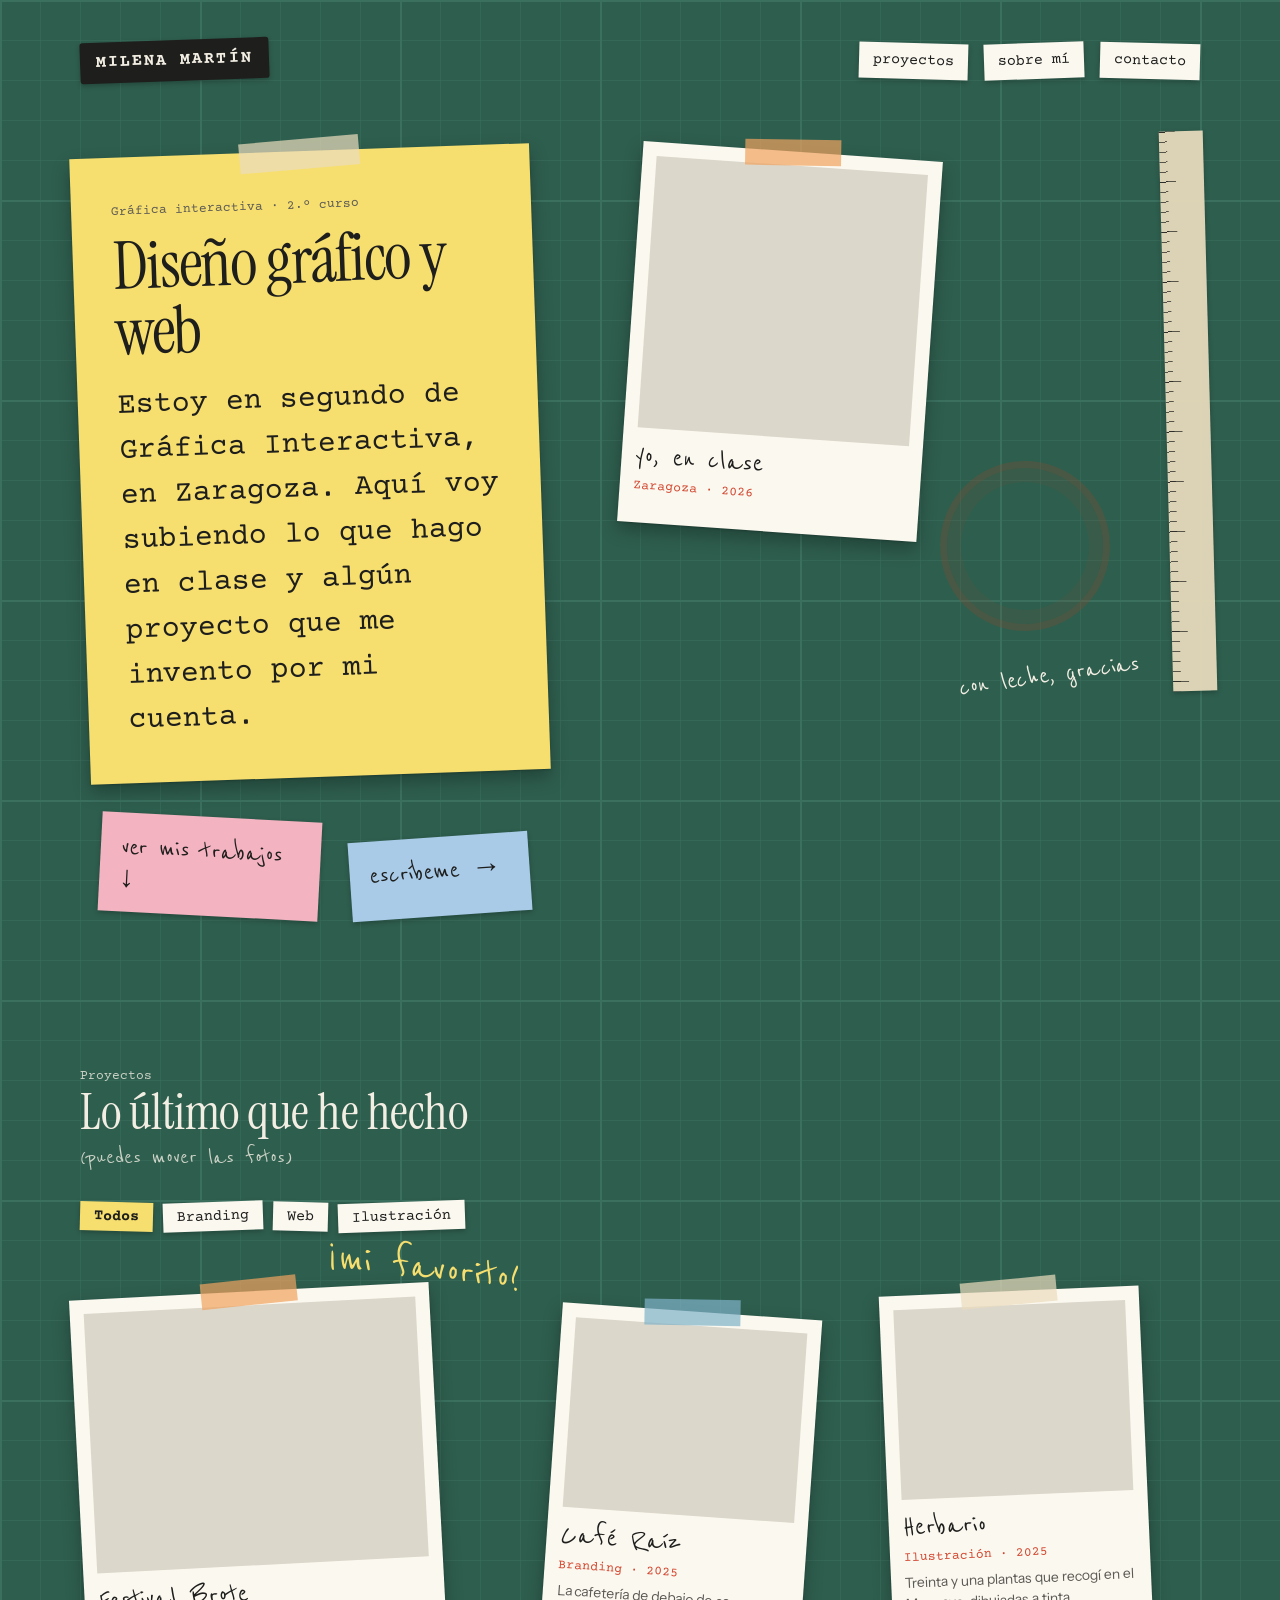
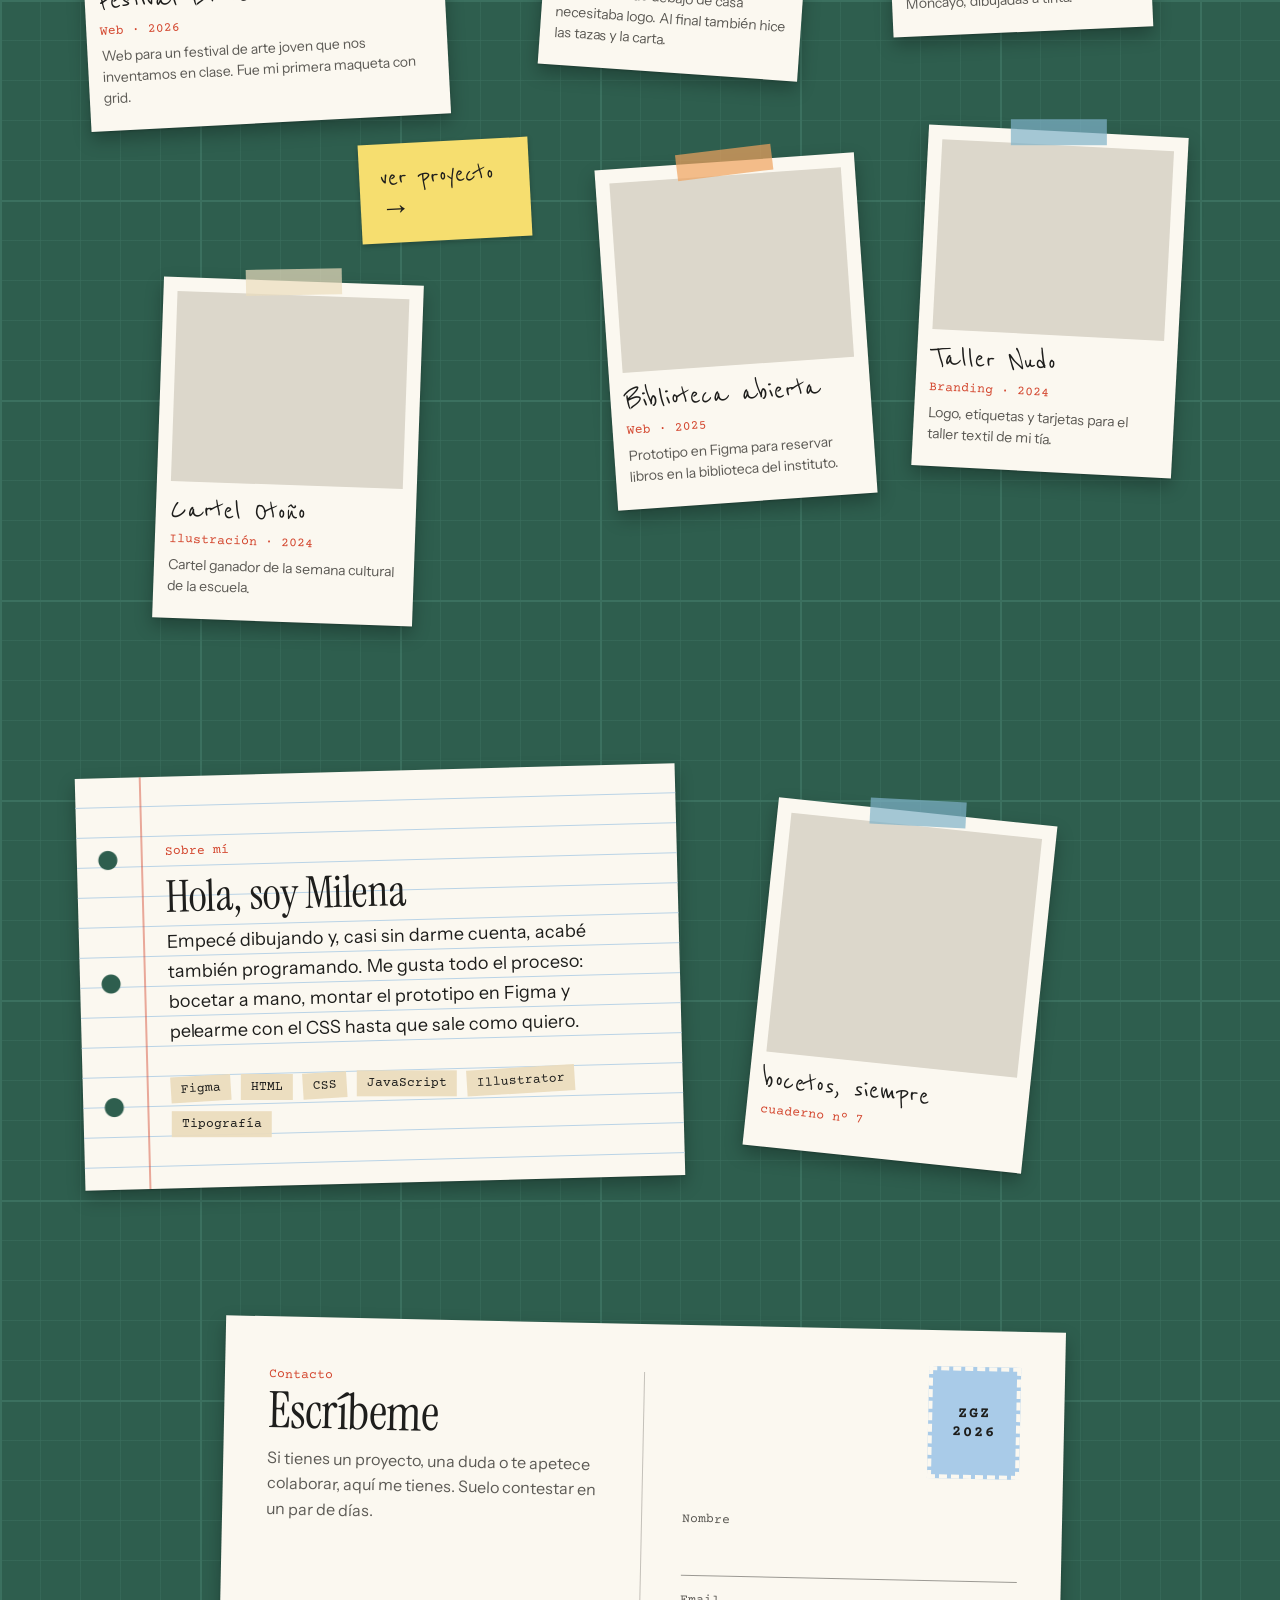
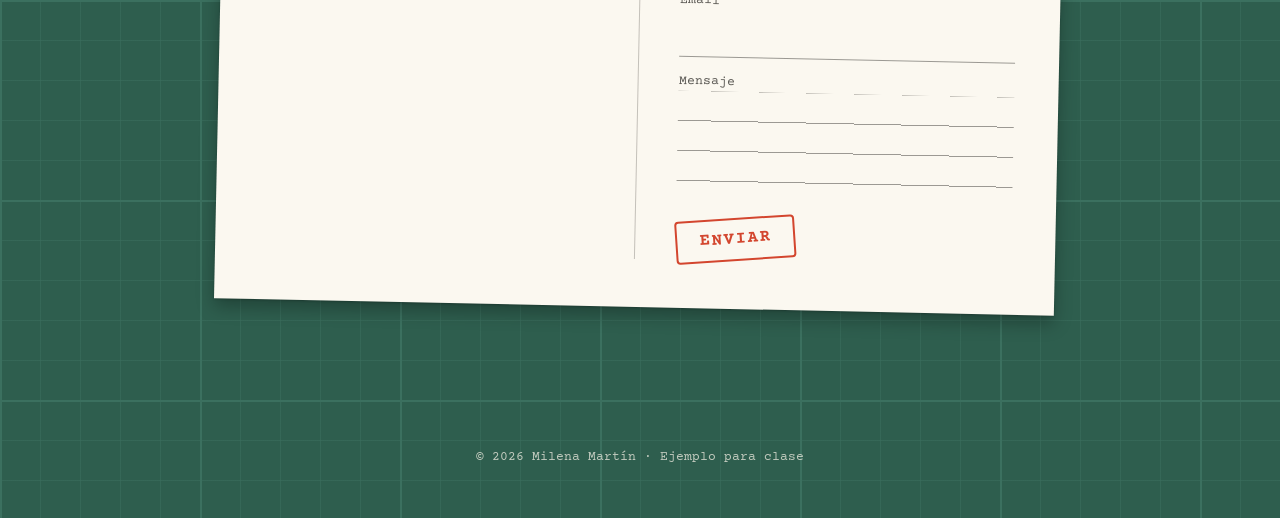
==== index.html @ 5486a88a "Add files via upload" ====
<!DOCTYPE html>
<html lang="es">
<head>
  <meta charset="UTF-8">
  <meta name="viewport" content="width=device-width, initial-scale=1.0">
  <title>Milena Martín · Diseño gráfico y web</title>
  <meta name="description" content="Portfolio de Milena Martín, estudiante de Gráfica Interactiva en Zaragoza.">

  <link rel="preconnect" href="https://fonts.googleapis.com">
  <link rel="preconnect" href="https://fonts.gstatic.com" crossorigin>
  <link href="https://fonts.googleapis.com/css2?family=Instrument+Serif&family=Courier+Prime:wght@400;700&family=Instrument+Sans:wght@400;500&family=Reenie+Beanie&display=swap" rel="stylesheet">

  <link rel="stylesheet" href="css/estilos.css">
</head>
<body>

  <div class="mesa">

    <header class="cabecera">
      <a href="#inicio" class="dymo">Milena Martín</a>
      <nav class="menu">
        <a href="#proyectos" class="pestana">proyectos</a>
        <a href="#sobre-mi" class="pestana">sobre mí</a>
        <a href="#contacto" class="pestana">contacto</a>
      </nav>
    </header>

    <main>

      <!-- portada -->
      <section class="portada" id="inicio">
        <div class="nota nota-portada">
          <span class="cinta cinta-papel"></span>
          <p class="rotulo">Gráfica interactiva · 2.º curso</p>
          <h1>Diseño gráfico y web</h1>
          <p class="maquina">
            Estoy en segundo de Gráfica Interactiva, en Zaragoza. Aquí voy subiendo
            lo que hago en clase y algún proyecto que me invento por mi cuenta.
          </p>
        </div>

        <div class="portada-notas">
          <a href="#proyectos" class="nota nota-rosa">ver mis trabajos ↓</a>
          <a href="#contacto" class="nota nota-azul">escríbeme →</a>
        </div>

        <figure class="polaroid polaroid-yo">
          <span class="cinta cinta-naranja"></span>
          <div class="hueco"></div>
          <figcaption>
            <span class="pie">yo, en clase</span>
            <span class="categoria">Zaragoza · 2026</span>
          </figcaption>
        </figure>

        <div class="cafe" aria-hidden="true"></div>
        <p class="cafe-nota" aria-hidden="true">con leche, gracias</p>
        <div class="regla" aria-hidden="true"></div>
      </section>

      <!-- proyectos -->
      <section class="proyectos" id="proyectos">
        <p class="rotulo">Proyectos</p>
        <h2 class="titulo-mano">Lo último que he hecho</h2>
        <p class="pista">(puedes mover las fotos)</p>

        <div class="filtros">
          <button class="pestana filtro activo" data-filtro="todos">Todos</button>
          <button class="pestana filtro" data-filtro="branding">Branding</button>
          <button class="pestana filtro" data-filtro="web">Web</button>
          <button class="pestana filtro" data-filtro="ilustracion">Ilustración</button>
        </div>

        <div class="tablero">

          <article class="polaroid tarjeta destacada" data-categoria="web" style="--x: 0%; --y: 0px; --r: -3deg;">
            <span class="cinta cinta-naranja"></span>
            <div class="hueco"></div>
            <h3><a href="proyecto.html">Festival Brote</a></h3>
            <p class="categoria">Web · 2026</p>
            <p>Web para un festival de arte joven que nos inventamos en clase. Fue mi primera maqueta con grid.</p>
          </article>

          <article class="polaroid tarjeta" data-categoria="branding" style="--x: 42%; --y: 20px; --r: 4deg;">
            <span class="cinta cinta-azul"></span>
            <div class="hueco"></div>
            <h3>Café Raíz</h3>
            <p class="categoria">Branding · 2025</p>
            <p>La cafetería de debajo de casa necesitaba logo. Al final también hice las tazas y la carta.</p>
          </article>

          <article class="polaroid tarjeta" data-categoria="ilustracion" style="--x: 72%; --y: 0px; --r: -2.5deg;">
            <span class="cinta cinta-papel"></span>
            <div class="hueco"></div>
            <h3>Herbario</h3>
            <p class="categoria">Ilustración · 2025</p>
            <p>Treinta y una plantas que recogí en el Moncayo, dibujadas a tinta.</p>
          </article>

          <article class="polaroid tarjeta" data-categoria="web" style="--x: 47%; --y: 470px; --r: -4deg;">
            <span class="cinta cinta-naranja"></span>
            <div class="hueco"></div>
            <h3>Biblioteca abierta</h3>
            <p class="categoria">Web · 2025</p>
            <p>Prototipo en Figma para reservar libros en la biblioteca del instituto.</p>
          </article>

          <article class="polaroid tarjeta" data-categoria="branding" style="--x: 75%; --y: 440px; --r: 3deg;">
            <span class="cinta cinta-azul"></span>
            <div class="hueco"></div>
            <h3>Taller Nudo</h3>
            <p class="categoria">Branding · 2024</p>
            <p>Logo, etiquetas y tarjetas para el taller textil de mi tía.</p>
          </article>

          <article class="polaroid tarjeta" data-categoria="ilustracion" style="--x: 7%; --y: 590px; --r: 2deg;">
            <span class="cinta cinta-papel"></span>
            <div class="hueco"></div>
            <h3>Cartel Otoño</h3>
            <p class="categoria">Ilustración · 2024</p>
            <p>Cartel ganador de la semana cultural de la escuela.</p>
          </article>

          <p class="favorito" aria-hidden="true">¡mi favorito!</p>
          <a href="proyecto.html" class="nota nota-amarilla ver-proyecto">ver proyecto →</a>
        </div>
      </section>

      <!-- sobre mí -->
      <section class="sobre-mi" id="sobre-mi">
        <div class="hoja">
          <p class="rotulo">Sobre mí</p>
          <h2 class="titulo-mano">Hola, soy Milena</h2>
          <p>
            Empecé dibujando y, casi sin darme cuenta, acabé también programando. Me gusta
            todo el proceso: bocetar a mano, montar el prototipo en Figma y pelearme con el
            CSS hasta que sale como quiero.
          </p>
          <ul class="habilidades">
            <li>Figma</li>
            <li>HTML</li>
            <li>CSS</li>
            <li>JavaScript</li>
            <li>Illustrator</li>
            <li>Tipografía</li>
          </ul>
        </div>

        <figure class="polaroid polaroid-bocetos">
          <span class="cinta cinta-azul"></span>
          <div class="hueco"></div>
          <figcaption>
            <span class="pie">bocetos, siempre</span>
            <span class="categoria">cuaderno nº 7</span>
          </figcaption>
        </figure>
      </section>

      <!-- contacto -->
      <section class="contacto" id="contacto">
        <div class="postal">
          <div class="postal-mensaje">
            <p class="rotulo">Contacto</p>
            <h2 class="titulo-mano">Escríbeme</h2>
            <p>Si tienes un proyecto, una duda o te apetece colaborar, aquí me tienes. Suelo contestar en un par de días.</p>
          </div>

          <form class="formulario">
            <div class="sello-correos" aria-hidden="true">ZGZ<br>2026</div>

            <label for="nombre">Nombre</label>
            <input type="text" id="nombre" name="nombre" required>

            <label for="email">Email</label>
            <input type="email" id="email" name="email" required>

            <label for="mensaje">Mensaje</label>
            <textarea id="mensaje" name="mensaje" rows="3" required></textarea>

            <button type="submit" class="sello">Enviar</button>
            <p class="aviso" role="status"></p>
          </form>
        </div>
      </section>

    </main>

    <footer class="pie-pagina">
      <p>© <span id="anio"></span> Milena Martín · Ejemplo para clase</p>
    </footer>

  </div>

  <script src="js/script.js"></script>
</body>
</html>
---- css/estilos.css ----
/* colores y fuentes (igual que en figma) */
:root {
  --mesa: #2E5E4E;
  --mesa-linea: #3B705F;
  --mesa-texto: #F2EEE3;
  --papel: #FBF8F0;
  --cinta-papel: #EBDDBE;
  --nota-amarilla: #F6DE6F;
  --nota-rosa: #F3B3C1;
  --nota-azul: #A9CBE8;
  --tinta: #1E1E1C;
  --tinta-suave: #5C5A55;
  --rojo: #D3462E;
  --cinta-naranja: #F0A35E;
  --cinta-azul: #7FB3C9;
  --hueco: #DCD7CB;
  --cafe: #7A4E33;
  --linea-cuaderno: #B9D3E6;

  --fuente-titulos: "Instrument Serif", Georgia, serif;
  --fuente-mano: "Reenie Beanie", cursive;
  --fuente-maquina: "Courier Prime", monospace;
  --fuente-texto: "Instrument Sans", system-ui, sans-serif;

  --sombra-papel: 0 8px 18px rgba(0, 0, 0, 0.28), 0 1px 2px rgba(0, 0, 0, 0.18);
  --sombra-suave: 0 2px 5px rgba(0, 0, 0, 0.25);
}

/* base */
* {
  box-sizing: border-box;
  margin: 0;
  padding: 0;
}

html {
  scroll-behavior: smooth;
  overflow-x: clip;
}

/* alfombrilla de corte */
body {
  background-color: var(--mesa);
  background-image:
    linear-gradient(var(--mesa-linea) 2px, transparent 2px),
    linear-gradient(90deg, var(--mesa-linea) 2px, transparent 2px),
    linear-gradient(rgba(59, 112, 95, 0.55) 1px, transparent 1px),
    linear-gradient(90deg, rgba(59, 112, 95, 0.55) 1px, transparent 1px);
  background-size: 200px 200px, 200px 200px, 40px 40px, 40px 40px;
  color: var(--tinta);
  font-family: var(--fuente-texto);
  font-size: 16px;
  line-height: 1.6;
  overflow-x: hidden;
}

a {
  color: inherit;
}

.mesa {
  max-width: 1200px;
  margin: 0 auto;
  padding: 0 40px;
}

.rotulo {
  color: var(--rojo);
  font-family: var(--fuente-maquina);
  font-size: 13px;
}

.titulo-mano {
  font-family: var(--fuente-titulos);
  font-weight: 400;
  font-size: 50px;
  line-height: 1;
  letter-spacing: -0.01em;
}

/* notas */
.nota {
  display: block;
  padding: 18px 20px;
  box-shadow: var(--sombra-suave);
  font-family: var(--fuente-mano);
  font-size: 30px;
  line-height: 1.05;
  text-decoration: none;
  transition: transform 0.2s;
}

a.nota:hover {
  transform: rotate(0deg) scale(1.04);
}

.nota-amarilla { background: var(--nota-amarilla); }
.nota-rosa { background: var(--nota-rosa); }
.nota-azul { background: var(--nota-azul); }

/* cinta */
.cinta {
  position: absolute;
  top: -12px;
  left: 50%;
  width: 96px;
  height: 26px;
  transform: translateX(-50%) rotate(-3deg);
  opacity: 0.7;
}

.cinta-naranja { background: var(--cinta-naranja); }
.cinta-azul { background: var(--cinta-azul); }
.cinta-papel { background: var(--cinta-papel); }

.pestana {
  display: inline-block;
  padding: 6px 14px;
  border: none;
  background: var(--papel);
  box-shadow: var(--sombra-suave);
  color: var(--tinta);
  font-family: var(--fuente-maquina);
  font-size: 15px;
  text-decoration: none;
  cursor: pointer;
  transition: transform 0.2s;
}

.pestana:nth-child(odd) { transform: rotate(1.5deg); }
.pestana:nth-child(even) { transform: rotate(-2deg); }

.pestana:hover {
  transform: rotate(0deg) translateY(-2px);
}

/* poner fotos aquí */
.hueco {
  background: var(--hueco);
}

.polaroid {
  position: relative;
  width: 260px;
  padding: 14px 14px 22px;
  background: var(--papel);
  box-shadow: var(--sombra-papel);
  transform: rotate(var(--r, 0deg));
}

.polaroid .hueco {
  aspect-ratio: 232 / 190;
  margin-bottom: 12px;
}

.polaroid h3,
.polaroid .pie {
  display: block;
  font-family: var(--fuente-mano);
  font-weight: 400;
  font-size: 32px;
  line-height: 1;
}

.polaroid h3 a {
  text-decoration: none;
}

.polaroid .categoria {
  display: block;
  margin: 4px 0;
  color: var(--rojo);
  font-family: var(--fuente-maquina);
  font-size: 13px;
}

.polaroid p:not(.categoria) {
  color: var(--tinta-suave);
  font-size: 14px;
  line-height: 1.5;
}

/* cabecera */
.cabecera {
  display: flex;
  justify-content: space-between;
  align-items: center;
  gap: 20px;
  padding: 40px 0 20px;
}

.dymo {
  padding: 7px 16px;
  border-radius: 3px;
  background: var(--tinta);
  box-shadow: var(--sombra-suave);
  color: var(--mesa-texto);
  font-family: var(--fuente-maquina);
  font-weight: 700;
  font-size: 17px;
  letter-spacing: 0.12em;
  text-transform: uppercase;
  text-decoration: none;
  transform: rotate(-2deg);
}

.menu {
  display: flex;
  gap: 16px;
}

/* portada */
.portada {
  position: relative;
  display: grid;
  grid-template-columns: 460px 1fr;
  gap: 40px 90px;
  padding: 50px 0 110px;
}

.nota-portada {
  position: relative;
  padding: 48px 40px 40px;
  background: var(--nota-amarilla);
  box-shadow: var(--sombra-papel);
  transform: rotate(-2deg);
}

.nota-portada .cinta {
  width: 120px;
  height: 30px;
}

.nota-portada .rotulo {
  color: var(--tinta-suave);
}

.nota-portada h1 {
  margin: 14px 0 18px;
  font-family: var(--fuente-titulos);
  font-weight: 400;
  font-size: 66px;
  line-height: 1;
  letter-spacing: -0.02em;
}

.maquina {
  font-family: var(--fuente-maquina);
  line-height: 1.5;
}

.portada-notas {
  display: flex;
  gap: 30px;
  grid-column: 1;
  padding-left: 20px;
}

.portada-notas .nota:first-child { width: 220px; transform: rotate(3deg); }
.portada-notas .nota:last-child { width: 180px; margin-top: 20px; transform: rotate(-4deg); }

.polaroid-yo {
  grid-column: 2;
  grid-row: 1 / 3;
  align-self: start;
  width: 300px;
  --r: 4deg;
}

.polaroid-yo .hueco {
  aspect-ratio: 1;
}

.cafe {
  position: absolute;
  right: 90px;
  top: 360px;
  width: 170px;
  height: 170px;
  border: 7px solid rgba(122, 78, 51, 0.35);
  border-radius: 50%;
  box-shadow: inset 0 0 0 12px transparent, inset 0 0 0 14px rgba(122, 78, 51, 0.15);
}

.cafe-nota {
  position: absolute;
  right: 60px;
  top: 550px;
  color: var(--mesa-texto);
  font-family: var(--fuente-mano);
  font-size: 30px;
  transform: rotate(-8deg);
}

.regla {
  position: absolute;
  right: -10px;
  top: 30px;
  width: 44px;
  height: 560px;
  background:
    repeating-linear-gradient(to bottom, rgba(30, 30, 28, 0.7) 0 1px, transparent 1px 10px) left / 8px 100% no-repeat,
    repeating-linear-gradient(to bottom, rgba(30, 30, 28, 0.7) 0 1px, transparent 1px 50px) left / 16px 100% no-repeat,
    rgba(235, 221, 190, 0.92);
  box-shadow: var(--sombra-suave);
  transform: rotate(-1.5deg);
}

/* proyectos */
.proyectos {
  padding: 40px 0 120px;
}

.proyectos > .rotulo,
.proyectos .titulo-mano,
.pista {
  color: var(--mesa-texto);
}

.proyectos > .rotulo {
  opacity: 0.8;
}

.pista {
  font-family: var(--fuente-mano);
  font-size: 26px;
  opacity: 0.8;
}

.filtros {
  display: flex;
  flex-wrap: wrap;
  gap: 10px;
  margin: 24px 0 60px;
}

.filtro.activo {
  background: var(--nota-amarilla);
  font-weight: 700;
}

.tablero {
  position: relative;
  height: 960px;
}

.tablero .polaroid {
  position: absolute;
  left: var(--x);
  top: var(--y);
  cursor: grab;
  touch-action: none;
  transition: opacity 0.3s, box-shadow 0.2s;
}

.tablero .destacada {
  width: 360px;
}

.tablero .destacada .hueco {
  aspect-ratio: 332 / 260;
}

/* las pone el js */
.polaroid.levantada {
  cursor: grabbing;
  box-shadow: 0 22px 40px rgba(0, 0, 0, 0.35);
  z-index: 50;
}

.tarjeta.oculta {
  opacity: 0.12;
  pointer-events: none;
}

.favorito {
  position: absolute;
  left: 22%;
  top: -62px;
  color: var(--nota-amarilla);
  font-family: var(--fuente-mano);
  font-size: 48px;
  transform: rotate(7deg);
}

.ver-proyecto {
  position: absolute;
  left: 25%;
  top: 450px;
  width: 170px;
  transform: rotate(-3deg);
  z-index: 10;
}

/* sobre mí */
.sobre-mi {
  display: flex;
  align-items: flex-start;
  gap: 80px;
  padding-bottom: 140px;
}

.hoja {
  position: relative;
  width: 600px;
  padding: 60px 40px 50px 88px;
  background:
    radial-gradient(circle at 31px 20%, var(--mesa) 9px, transparent 10px),
    radial-gradient(circle at 31px 50%, var(--mesa) 9px, transparent 10px),
    radial-gradient(circle at 31px 80%, var(--mesa) 9px, transparent 10px),
    linear-gradient(90deg, transparent 64px, rgba(211, 70, 46, 0.45) 64px, rgba(211, 70, 46, 0.45) 66px, transparent 66px),
    repeating-linear-gradient(to bottom, transparent 0 29px, var(--linea-cuaderno) 29px 30px),
    var(--papel);
  box-shadow: var(--sombra-papel);
  line-height: 30px;
  transform: rotate(-1.5deg);
}

.hoja .titulo-mano {
  font-size: 44px;
  line-height: 60px;
}

.hoja p:not(.rotulo) {
  font-size: 18px;
  line-height: 30px;
}

.habilidades {
  display: flex;
  flex-wrap: wrap;
  gap: 10px;
  margin-top: 30px;
  list-style: none;
  line-height: 1.4;
}

.habilidades li {
  padding: 4px 10px;
  background: rgba(235, 221, 190, 0.95);
  font-family: var(--fuente-maquina);
  font-size: 13px;
}

.habilidades li:nth-child(odd) { transform: rotate(-2deg); }
.habilidades li:nth-child(even) { transform: rotate(1.5deg); }

.polaroid-bocetos {
  width: 280px;
  margin-top: 40px;
  --r: 6deg;
}

.polaroid-bocetos .hueco {
  aspect-ratio: 252 / 240;
}

/* contacto */
.contacto {
  padding-bottom: 120px;
}

.postal {
  display: grid;
  grid-template-columns: 1fr 1fr;
  max-width: 840px;
  margin: 0 auto;
  padding: 48px 44px;
  background: var(--papel);
  box-shadow: var(--sombra-papel);
  transform: rotate(1.2deg);
}

.postal-mensaje {
  padding-right: 40px;
  border-right: 1px solid rgba(92, 90, 85, 0.35);
}

.postal-mensaje p:not(.rotulo) {
  margin-top: 10px;
  color: var(--tinta-suave);
}

.formulario {
  position: relative;
  display: flex;
  flex-direction: column;
  padding: 122px 0 0 40px;
}

.sello-correos {
  position: absolute;
  top: -12px;
  right: 0;
  width: 92px;
  height: 112px;
  display: grid;
  place-items: center;
  background: var(--nota-azul);
  outline: 4px dashed var(--papel);
  outline-offset: -4px;
  font-family: var(--fuente-maquina);
  font-weight: 700;
  font-size: 15px;
  letter-spacing: 0.12em;
  text-align: center;
  line-height: 1.3;
}

.formulario label {
  margin-top: 14px;
  color: var(--tinta-suave);
  font-family: var(--fuente-maquina);
  font-size: 13px;
}

.formulario input,
.formulario textarea {
  padding: 6px 0;
  border: none;
  border-bottom: 1px solid rgba(92, 90, 85, 0.6);
  background: transparent;
  font-family: var(--fuente-mano);
  font-size: 28px;
  outline: none;
}

.formulario textarea {
  resize: none;
  line-height: 30px;
  background: repeating-linear-gradient(to bottom, transparent 0 29px, rgba(92, 90, 85, 0.6) 29px 30px);
  border-bottom: none;
}

.formulario input:focus,
.formulario textarea:focus {
  border-bottom-color: var(--rojo);
}

.sello {
  align-self: flex-start;
  margin-top: 24px;
  padding: 10px 22px;
  border: 2.5px solid var(--rojo);
  border-radius: 4px;
  background: none;
  color: var(--rojo);
  font-family: var(--fuente-maquina);
  font-weight: 700;
  font-size: 17px;
  letter-spacing: 0.12em;
  text-transform: uppercase;
  transform: rotate(-5deg);
  cursor: pointer;
}

.sello:hover {
  background: rgba(211, 70, 46, 0.08);
}

.aviso:not(:empty) {
  margin-top: 20px;
  padding: 12px 16px;
  background: var(--nota-amarilla);
  box-shadow: var(--sombra-suave);
  font-family: var(--fuente-mano);
  font-size: 28px;
  transform: rotate(-2deg);
}

/* pie */
.pie-pagina {
  padding: 20px 0 50px;
  color: var(--mesa-texto);
  font-family: var(--fuente-maquina);
  font-size: 13px;
  text-align: center;
  opacity: 0.75;
}

/* proyecto.html */
.dossier {
  display: grid;
  grid-template-columns: 700px 1fr;
  gap: 40px 60px;
  padding: 30px 0 100px;
}

.hoja-dossier {
  position: relative;
  align-self: start;
  padding: 60px;
  background: var(--papel);
  box-shadow: var(--sombra-papel);
  transform: rotate(-0.8deg);
}

.hoja-dossier .cinta {
  width: 110px;
  height: 28px;
}

.hoja-dossier h1 {
  margin: 10px 0 18px;
  font-family: var(--fuente-titulos);
  font-weight: 400;
  font-size: 80px;
  line-height: 1;
  letter-spacing: -0.02em;
}

.intro {
  font-size: 18px;
}

.ficha {
  margin: 28px 0 10px;
  padding: 16px 0;
  border-top: 1px dashed var(--tinta-suave);
  border-bottom: 1px dashed var(--tinta-suave);
  font-family: var(--fuente-maquina);
}

.ficha div {
  display: flex;
  justify-content: space-between;
}

.ficha dt {
  color: var(--tinta-suave);
}

.hoja-dossier h2 {
  margin: 26px 0 4px;
  color: var(--rojo);
  font-family: var(--fuente-titulos);
  font-weight: 400;
  font-size: 28px;
}

.fotos {
  display: flex;
  flex-direction: column;
  align-items: flex-start;
  gap: 40px;
}

.foto-grande {
  width: 400px;
}

.foto-grande .hueco {
  aspect-ratio: 372 / 300;
}

.desplazada {
  margin-left: 140px;
  margin-top: -20px;
}

.foto-vertical {
  width: 230px;
}

.foto-vertical .hueco {
  aspect-ratio: 202 / 260;
}

.nota-mesa {
  margin-left: 60px;
  color: var(--mesa-texto);
  font-family: var(--fuente-mano);
  font-size: 30px;
  transform: rotate(-6deg);
}

.siguiente {
  justify-self: start;
  width: 240px;
  transform: rotate(-3deg);
}

/* responsive */

@media (max-width: 1100px) {
  .portada {
    grid-template-columns: 1fr;
    max-width: 520px;
  }

  .polaroid-yo {
    grid-column: 1;
    grid-row: auto;
    justify-self: center;
  }

  .regla {
    display: none;
  }

  .cafe {
    display: none;
  }

  .cafe-nota {
    position: static;
    margin-top: -20px;
    text-align: right;
  }

  .dossier {
    grid-template-columns: 1fr;
    max-width: 700px;
    margin: 0 auto;
  }
}

/* tablet y móvil */
@media (max-width: 900px) {
  .mesa {
    padding: 0 20px;
  }

  .tablero {
    position: static;
    height: auto;
    display: flex;
    flex-direction: column;
    gap: 34px;
  }

  .tablero .polaroid,
  .tablero .destacada {
    position: relative;
    left: auto;
    top: auto;
    width: min(300px, 82%);
    cursor: default;
    touch-action: auto;
  }

  .tablero .polaroid:nth-of-type(even) {
    align-self: flex-end;
  }

  .tablero .destacada {
    width: min(330px, 92%);
  }

  .tarjeta.oculta {
    display: none;
  }

  .favorito {
    position: static;
    order: -1;
    margin: 0 0 -20px 50%;
    font-size: 36px;
  }

  .ver-proyecto {
    position: static;
    order: 0;
    align-self: flex-end;
    margin-top: -40px;
  }

  .pista {
    display: none;
  }

  .sobre-mi {
    flex-direction: column;
    gap: 50px;
  }

  .hoja {
    width: 100%;
    padding: 56px 24px 40px 66px;
  }

  .polaroid-bocetos {
    align-self: center;
  }

  .postal {
    grid-template-columns: 1fr;
    padding: 32px 26px 36px;
    transform: rotate(1deg);
  }

  .postal-mensaje {
    padding-right: 90px;
    border-right: none;
  }

  .formulario {
    position: static;
    padding: 16px 0 0;
  }

  .postal {
    position: relative;
  }

  .sello-correos {
    top: 24px;
    right: 24px;
    width: 70px;
    height: 86px;
    font-size: 13px;
  }
}

@media (max-width: 640px) {
  .cabecera {
    flex-direction: column;
    align-items: flex-start;
    padding-top: 24px;
  }

  .titulo-mano {
    font-size: 40px;
  }

  .nota-portada {
    padding: 40px 28px 32px;
    transform: rotate(-1.5deg);
  }

  .nota-portada h1 {
    font-size: 46px;
  }

  .portada-notas {
    padding-left: 0;
    gap: 14px;
  }

  .portada-notas .nota:first-child { width: 180px; }
  .portada-notas .nota:last-child { width: 150px; }

  .polaroid-yo {
    width: 240px;
  }

  .cafe-nota {
    font-size: 26px;
  }

  .hoja .titulo-mano {
    font-size: 36px;
  }

  .hoja p:not(.rotulo) {
    font-size: 16px;
    line-height: 28px;
  }

  .hoja-dossier {
    padding: 36px 26px 40px;
  }

  .hoja-dossier h1 {
    font-size: 50px;
  }

  .foto-grande {
    width: min(320px, 90%);
  }

  .desplazada {
    margin-left: auto;
    margin-top: 0;
  }
}
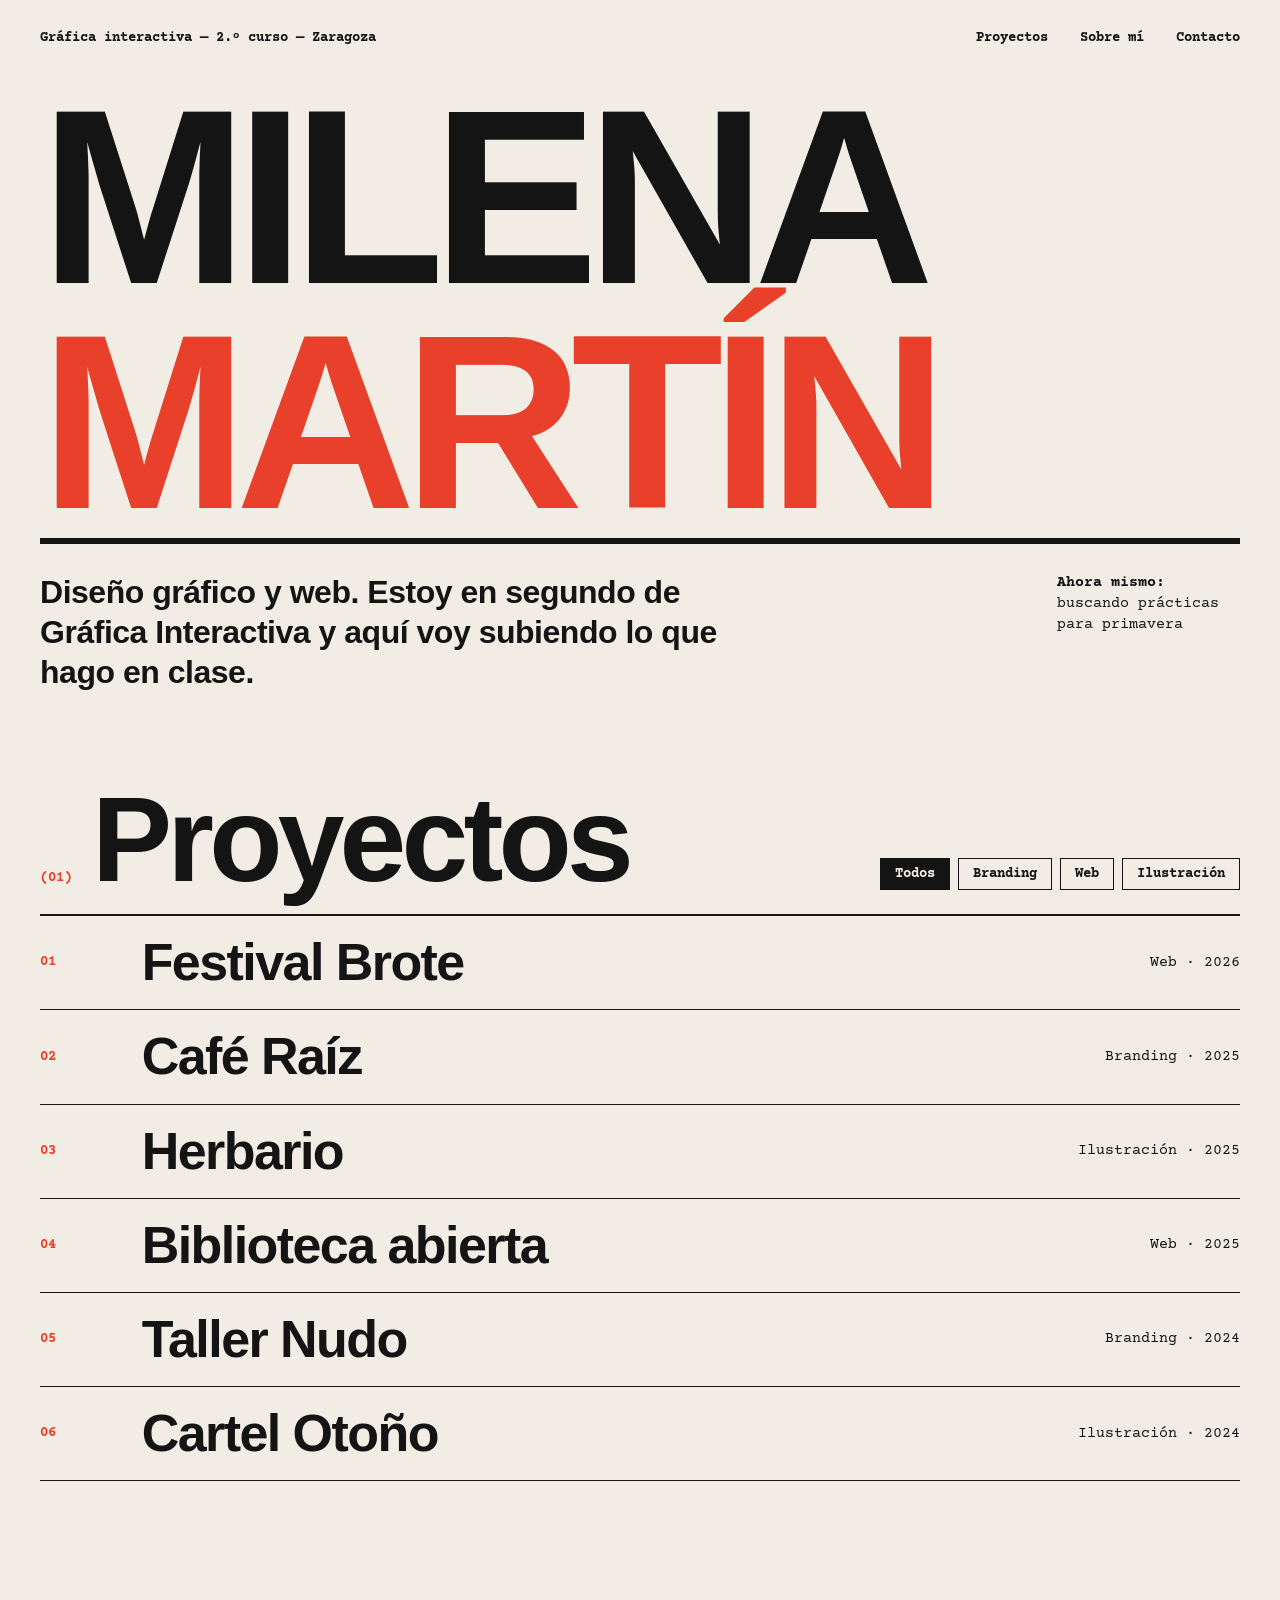
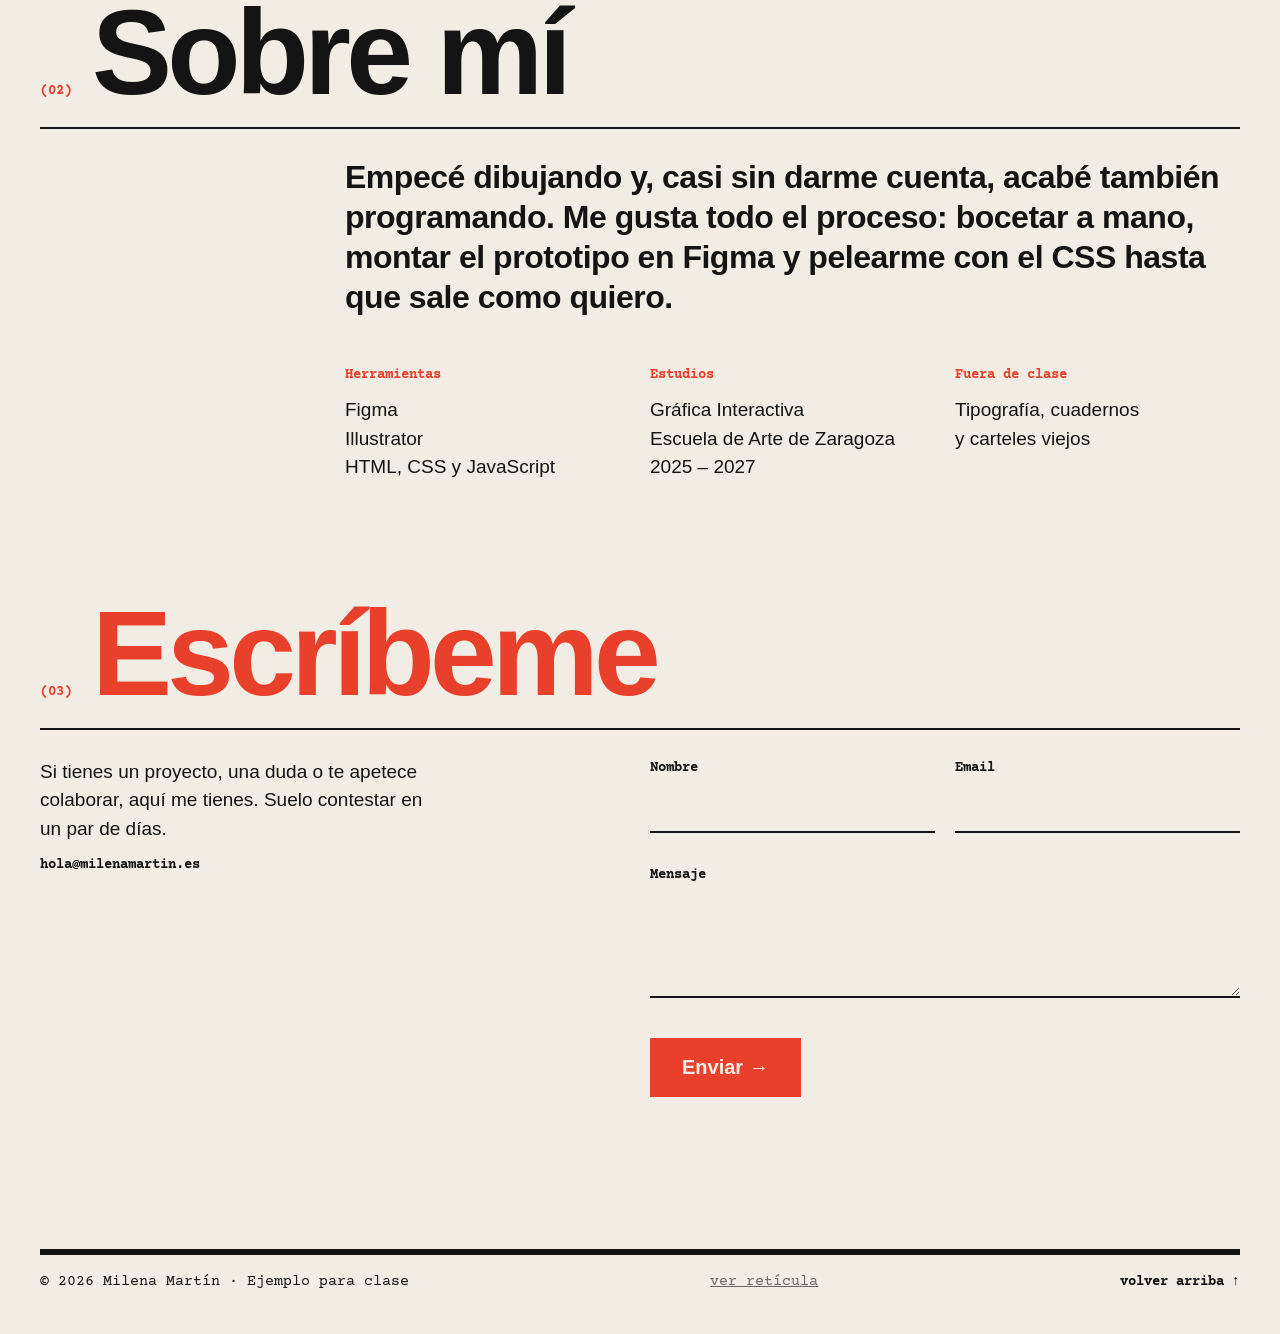
==== commit e589f34e: "Add files via upload" ====
--- a/index.html
+++ b/index.html
@@ -8,187 +8,170 @@
 
   <link rel="preconnect" href="https://fonts.googleapis.com">
   <link rel="preconnect" href="https://fonts.gstatic.com" crossorigin>
-  <link href="https://fonts.googleapis.com/css2?family=Instrument+Serif&family=Courier+Prime:wght@400;700&family=Instrument+Sans:wght@400;500&family=Reenie+Beanie&display=swap" rel="stylesheet">
+  <link href="https://fonts.googleapis.com/css2?family=Archivo:wght@400;700;900&family=Courier+Prime:wght@400;700&display=swap" rel="stylesheet">
 
   <link rel="stylesheet" href="css/estilos.css">
 </head>
 <body>
 
-  <div class="mesa">
+  <header class="cabecera" id="inicio">
+    <p class="meta-fuerte"><span class="solo-grande">Gráfica interactiva — </span>2.º curso<span class="solo-grande"> — Zaragoza</span></p>
+    <nav class="menu">
+      <a href="#proyectos">Proyectos</a>
+      <a href="#sobre-mi">Sobre mí</a>
+      <a href="#contacto">Contacto</a>
+    </nav>
+  </header>
 
-    <header class="cabecera">
-      <a href="#inicio" class="dymo">Milena Martín</a>
-      <nav class="menu">
-        <a href="#proyectos" class="pestana">proyectos</a>
-        <a href="#sobre-mi" class="pestana">sobre mí</a>
-        <a href="#contacto" class="pestana">contacto</a>
-      </nav>
-    </header>
+  <main>
 
-    <main>
+    <!-- portada -->
+    <section class="portada">
+      <h1 class="nombre">Milena <span>Martín</span></h1>
 
-      <!-- portada -->
-      <section class="portada" id="inicio">
-        <div class="nota nota-portada">
-          <span class="cinta cinta-papel"></span>
-          <p class="rotulo">Gráfica interactiva · 2.º curso</p>
-          <h1>Diseño gráfico y web</h1>
-          <p class="maquina">
-            Estoy en segundo de Gráfica Interactiva, en Zaragoza. Aquí voy subiendo
-            lo que hago en clase y algún proyecto que me invento por mi cuenta.
-          </p>
+      <div class="reticula intro">
+        <p class="entradilla">
+          Diseño gráfico y web. Estoy en segundo de Gráfica Interactiva y aquí
+          voy subiendo lo que hago en clase.
+        </p>
+        <p class="ahora">
+          <strong>Ahora mismo:</strong><br>
+          buscando prácticas<br>para primavera
+        </p>
+      </div>
+    </section>
+
+    <!-- proyectos -->
+    <section class="seccion" id="proyectos">
+      <div class="titulo-seccion">
+        <h2><span class="numero">(01)</span> Proyectos</h2>
+
+        <div class="filtros">
+          <button class="filtro activo" data-filtro="todos">Todos</button>
+          <button class="filtro" data-filtro="branding">Branding</button>
+          <button class="filtro" data-filtro="web">Web</button>
+          <button class="filtro" data-filtro="ilustracion">Ilustración</button>
+        </div>
+      </div>
+
+      <ol class="indice">
+        <li class="fila" data-categoria="web" data-color="rojo" data-pie="la portada de Brote">
+          <a href="proyecto.html">
+            <span class="numero">01</span>
+            <span class="titulo">Festival Brote</span>
+            <span class="datos">Web · 2026</span>
+          </a>
+        </li>
+        <li class="fila" data-categoria="branding" data-color="tinta" data-pie="logo y tazas">
+          <a href="#proyectos">
+            <span class="numero">02</span>
+            <span class="titulo">Café Raíz</span>
+            <span class="datos">Branding · 2025</span>
+          </a>
+        </li>
+        <li class="fila" data-categoria="ilustracion" data-color="hueco" data-pie="lámina 14, el tomillo">
+          <a href="#proyectos">
+            <span class="numero">03</span>
+            <span class="titulo">Herbario</span>
+            <span class="datos">Ilustración · 2025</span>
+          </a>
+        </li>
+        <li class="fila" data-categoria="web" data-color="tinta" data-pie="pantalla de reservas">
+          <a href="#proyectos">
+            <span class="numero">04</span>
+            <span class="titulo">Biblioteca abierta</span>
+            <span class="datos">Web · 2025</span>
+          </a>
+        </li>
+        <li class="fila" data-categoria="branding" data-color="rojo" data-pie="etiquetas cosidas">
+          <a href="#proyectos">
+            <span class="numero">05</span>
+            <span class="titulo">Taller Nudo</span>
+            <span class="datos">Branding · 2024</span>
+          </a>
+        </li>
+        <li class="fila" data-categoria="ilustracion" data-color="hueco" data-pie="el cartel en la puerta">
+          <a href="#proyectos">
+            <span class="numero">06</span>
+            <span class="titulo">Cartel Otoño</span>
+            <span class="datos">Ilustración · 2024</span>
+          </a>
+        </li>
+      </ol>
+
+      <div class="vista-previa" aria-hidden="true"><span></span></div>
+    </section>
+
+    <!-- sobre mí -->
+    <section class="seccion" id="sobre-mi">
+      <div class="titulo-seccion">
+        <h2><span class="numero">(02)</span> Sobre mí</h2>
+      </div>
+
+      <div class="reticula">
+        <p class="entradilla sobre-texto">
+          Empecé dibujando y, casi sin darme cuenta, acabé también programando.
+          Me gusta todo el proceso: bocetar a mano, montar el prototipo en Figma
+          y pelearme con el CSS hasta que sale como quiero.
+        </p>
+
+        <div class="dato">
+          <h3>Herramientas</h3>
+          <p>Figma<br>Illustrator<br>HTML, CSS y JavaScript</p>
+        </div>
+        <div class="dato">
+          <h3>Estudios</h3>
+          <p>Gráfica Interactiva<br>Escuela de Arte de Zaragoza<br>2025 – 2027</p>
+        </div>
+        <div class="dato">
+          <h3>Fuera de clase</h3>
+          <p>Tipografía, cuadernos<br>y carteles viejos</p>
+        </div>
+      </div>
+    </section>
+
+    <!-- contacto -->
+    <section class="seccion" id="contacto">
+      <div class="titulo-seccion">
+        <h2 class="rojo"><span class="numero">(03)</span> Escríbeme</h2>
+      </div>
+
+      <div class="reticula">
+        <div class="contacto-texto">
+          <p>Si tienes un proyecto, una duda o te apetece colaborar, aquí me tienes. Suelo contestar en un par de días.</p>
+          <p class="meta-fuerte">hola@milenamartin.es</p>
         </div>
 
-        <div class="portada-notas">
-          <a href="#proyectos" class="nota nota-rosa">ver mis trabajos ↓</a>
-          <a href="#contacto" class="nota nota-azul">escríbeme →</a>
-        </div>
-
-        <figure class="polaroid polaroid-yo">
-          <span class="cinta cinta-naranja"></span>
-          <div class="hueco"></div>
-          <figcaption>
-            <span class="pie">yo, en clase</span>
-            <span class="categoria">Zaragoza · 2026</span>
-          </figcaption>
-        </figure>
-
-        <div class="cafe" aria-hidden="true"></div>
-        <p class="cafe-nota" aria-hidden="true">con leche, gracias</p>
-        <div class="regla" aria-hidden="true"></div>
-      </section>
-
-      <!-- proyectos -->
-      <section class="proyectos" id="proyectos">
-        <p class="rotulo">Proyectos</p>
-        <h2 class="titulo-mano">Lo último que he hecho</h2>
-        <p class="pista">(puedes mover las fotos)</p>
-
-        <div class="filtros">
-          <button class="pestana filtro activo" data-filtro="todos">Todos</button>
-          <button class="pestana filtro" data-filtro="branding">Branding</button>
-          <button class="pestana filtro" data-filtro="web">Web</button>
-          <button class="pestana filtro" data-filtro="ilustracion">Ilustración</button>
-        </div>
-
-        <div class="tablero">
-
-          <article class="polaroid tarjeta destacada" data-categoria="web" style="--x: 0%; --y: 0px; --r: -3deg;">
-            <span class="cinta cinta-naranja"></span>
-            <div class="hueco"></div>
-            <h3><a href="proyecto.html">Festival Brote</a></h3>
-            <p class="categoria">Web · 2026</p>
-            <p>Web para un festival de arte joven que nos inventamos en clase. Fue mi primera maqueta con grid.</p>
-          </article>
-
-          <article class="polaroid tarjeta" data-categoria="branding" style="--x: 42%; --y: 20px; --r: 4deg;">
-            <span class="cinta cinta-azul"></span>
-            <div class="hueco"></div>
-            <h3>Café Raíz</h3>
-            <p class="categoria">Branding · 2025</p>
-            <p>La cafetería de debajo de casa necesitaba logo. Al final también hice las tazas y la carta.</p>
-          </article>
-
-          <article class="polaroid tarjeta" data-categoria="ilustracion" style="--x: 72%; --y: 0px; --r: -2.5deg;">
-            <span class="cinta cinta-papel"></span>
-            <div class="hueco"></div>
-            <h3>Herbario</h3>
-            <p class="categoria">Ilustración · 2025</p>
-            <p>Treinta y una plantas que recogí en el Moncayo, dibujadas a tinta.</p>
-          </article>
-
-          <article class="polaroid tarjeta" data-categoria="web" style="--x: 47%; --y: 470px; --r: -4deg;">
-            <span class="cinta cinta-naranja"></span>
-            <div class="hueco"></div>
-            <h3>Biblioteca abierta</h3>
-            <p class="categoria">Web · 2025</p>
-            <p>Prototipo en Figma para reservar libros en la biblioteca del instituto.</p>
-          </article>
-
-          <article class="polaroid tarjeta" data-categoria="branding" style="--x: 75%; --y: 440px; --r: 3deg;">
-            <span class="cinta cinta-azul"></span>
-            <div class="hueco"></div>
-            <h3>Taller Nudo</h3>
-            <p class="categoria">Branding · 2024</p>
-            <p>Logo, etiquetas y tarjetas para el taller textil de mi tía.</p>
-          </article>
-
-          <article class="polaroid tarjeta" data-categoria="ilustracion" style="--x: 7%; --y: 590px; --r: 2deg;">
-            <span class="cinta cinta-papel"></span>
-            <div class="hueco"></div>
-            <h3>Cartel Otoño</h3>
-            <p class="categoria">Ilustración · 2024</p>
-            <p>Cartel ganador de la semana cultural de la escuela.</p>
-          </article>
-
-          <p class="favorito" aria-hidden="true">¡mi favorito!</p>
-          <a href="proyecto.html" class="nota nota-amarilla ver-proyecto">ver proyecto →</a>
-        </div>
-      </section>
-
-      <!-- sobre mí -->
-      <section class="sobre-mi" id="sobre-mi">
-        <div class="hoja">
-          <p class="rotulo">Sobre mí</p>
-          <h2 class="titulo-mano">Hola, soy Milena</h2>
-          <p>
-            Empecé dibujando y, casi sin darme cuenta, acabé también programando. Me gusta
-            todo el proceso: bocetar a mano, montar el prototipo en Figma y pelearme con el
-            CSS hasta que sale como quiero.
-          </p>
-          <ul class="habilidades">
-            <li>Figma</li>
-            <li>HTML</li>
-            <li>CSS</li>
-            <li>JavaScript</li>
-            <li>Illustrator</li>
-            <li>Tipografía</li>
-          </ul>
-        </div>
-
-        <figure class="polaroid polaroid-bocetos">
-          <span class="cinta cinta-azul"></span>
-          <div class="hueco"></div>
-          <figcaption>
-            <span class="pie">bocetos, siempre</span>
-            <span class="categoria">cuaderno nº 7</span>
-          </figcaption>
-        </figure>
-      </section>
-
-      <!-- contacto -->
-      <section class="contacto" id="contacto">
-        <div class="postal">
-          <div class="postal-mensaje">
-            <p class="rotulo">Contacto</p>
-            <h2 class="titulo-mano">Escríbeme</h2>
-            <p>Si tienes un proyecto, una duda o te apetece colaborar, aquí me tienes. Suelo contestar en un par de días.</p>
-          </div>
-
-          <form class="formulario">
-            <div class="sello-correos" aria-hidden="true">ZGZ<br>2026</div>
-
+        <form class="formulario">
+          <div class="campo">
             <label for="nombre">Nombre</label>
             <input type="text" id="nombre" name="nombre" required>
-
+          </div>
+          <div class="campo">
             <label for="email">Email</label>
             <input type="email" id="email" name="email" required>
-
+          </div>
+          <div class="campo campo-ancho">
             <label for="mensaje">Mensaje</label>
             <textarea id="mensaje" name="mensaje" rows="3" required></textarea>
+          </div>
+          <button type="submit" class="boton">Enviar →</button>
+          <p class="aviso" role="status"></p>
+        </form>
+      </div>
+    </section>
 
-            <button type="submit" class="sello">Enviar</button>
-            <p class="aviso" role="status"></p>
-          </form>
-        </div>
-      </section>
+  </main>
 
-    </main>
+  <footer class="pie">
+    <p>© <span id="anio"></span> Milena Martín · Ejemplo para clase</p>
+    <button class="ver-reticula" type="button">ver retícula</button>
+    <a href="#inicio" class="meta-fuerte">volver arriba ↑</a>
+  </footer>
 
-    <footer class="pie-pagina">
-      <p>© <span id="anio"></span> Milena Martín · Ejemplo para clase</p>
-    </footer>
-
+  <div class="columnas" aria-hidden="true">
+    <span></span><span></span><span></span><span></span><span></span><span></span>
+    <span></span><span></span><span></span><span></span><span></span><span></span>
   </div>
 
   <script src="js/script.js"></script>
--- a/css/estilos.css
+++ b/css/estilos.css
@@ -1,32 +1,19 @@
-/* colores y fuentes (igual que en figma) */
+/* variables (las mismas que en Figma, colección Cartel) */
 :root {
-  --mesa: #2E5E4E;
-  --mesa-linea: #3B705F;
-  --mesa-texto: #F2EEE3;
-  --papel: #FBF8F0;
-  --cinta-papel: #EBDDBE;
-  --nota-amarilla: #F6DE6F;
-  --nota-rosa: #F3B3C1;
-  --nota-azul: #A9CBE8;
-  --tinta: #1E1E1C;
-  --tinta-suave: #5C5A55;
-  --rojo: #D3462E;
-  --cinta-naranja: #F0A35E;
-  --cinta-azul: #7FB3C9;
-  --hueco: #DCD7CB;
-  --cafe: #7A4E33;
-  --linea-cuaderno: #B9D3E6;
-
-  --fuente-titulos: "Instrument Serif", Georgia, serif;
-  --fuente-mano: "Reenie Beanie", cursive;
-  --fuente-maquina: "Courier Prime", monospace;
-  --fuente-texto: "Instrument Sans", system-ui, sans-serif;
-
-  --sombra-papel: 0 8px 18px rgba(0, 0, 0, 0.28), 0 1px 2px rgba(0, 0, 0, 0.18);
-  --sombra-suave: 0 2px 5px rgba(0, 0, 0, 0.25);
-}
-
-/* base */
+  --papel: #F1EDE4;
+  --tinta: #141414;
+  --rojo: #E8402A;
+  --gris: #6B6862;
+  --linea: #C9C3B8;
+  --hueco: #D9D3C7;
+
+  --fuente-titulos: "Archivo", "Helvetica Neue", Arial, sans-serif;
+  --fuente-meta: "Courier Prime", "Courier New", monospace;
+
+  --margen: 40px;
+  --medianil: 20px;
+}
+
 * {
   box-sizing: border-box;
   margin: 0;
@@ -35,22 +22,15 @@
 
 html {
   scroll-behavior: smooth;
-  overflow-x: clip;
-}
-
-/* alfombrilla de corte */
+}
+
 body {
-  background-color: var(--mesa);
-  background-image:
-    linear-gradient(var(--mesa-linea) 2px, transparent 2px),
-    linear-gradient(90deg, var(--mesa-linea) 2px, transparent 2px),
-    linear-gradient(rgba(59, 112, 95, 0.55) 1px, transparent 1px),
-    linear-gradient(90deg, rgba(59, 112, 95, 0.55) 1px, transparent 1px);
-  background-size: 200px 200px, 200px 200px, 40px 40px, 40px 40px;
+  background: var(--papel);
   color: var(--tinta);
-  font-family: var(--fuente-texto);
-  font-size: 16px;
-  line-height: 1.6;
+  font-family: var(--fuente-titulos);
+  font-size: 19px;
+  line-height: 1.5;
+  padding: 0 var(--margen);
   overflow-x: hidden;
 }
 
@@ -58,819 +38,649 @@
   color: inherit;
 }
 
-.mesa {
-  max-width: 1200px;
-  margin: 0 auto;
-  padding: 0 40px;
-}
-
-.rotulo {
-  color: var(--rojo);
-  font-family: var(--fuente-maquina);
-  font-size: 13px;
-}
-
-.titulo-mano {
-  font-family: var(--fuente-titulos);
-  font-weight: 400;
-  font-size: 50px;
-  line-height: 1;
-  letter-spacing: -0.01em;
-}
-
-/* notas */
-.nota {
-  display: block;
-  padding: 18px 20px;
-  box-shadow: var(--sombra-suave);
-  font-family: var(--fuente-mano);
-  font-size: 30px;
-  line-height: 1.05;
+/* la retícula de 12 columnas */
+.reticula {
+  display: grid;
+  grid-template-columns: repeat(12, 1fr);
+  column-gap: var(--medianil);
+}
+
+.meta-fuerte {
+  font-family: var(--fuente-meta);
+  font-weight: 700;
+  font-size: 14px;
   text-decoration: none;
-  transition: transform 0.2s;
-}
-
-a.nota:hover {
-  transform: rotate(0deg) scale(1.04);
-}
-
-.nota-amarilla { background: var(--nota-amarilla); }
-.nota-rosa { background: var(--nota-rosa); }
-.nota-azul { background: var(--nota-azul); }
-
-/* cinta */
-.cinta {
-  position: absolute;
-  top: -12px;
-  left: 50%;
-  width: 96px;
-  height: 26px;
-  transform: translateX(-50%) rotate(-3deg);
-  opacity: 0.7;
-}
-
-.cinta-naranja { background: var(--cinta-naranja); }
-.cinta-azul { background: var(--cinta-azul); }
-.cinta-papel { background: var(--cinta-papel); }
-
-.pestana {
-  display: inline-block;
-  padding: 6px 14px;
-  border: none;
-  background: var(--papel);
-  box-shadow: var(--sombra-suave);
-  color: var(--tinta);
-  font-family: var(--fuente-maquina);
-  font-size: 15px;
-  text-decoration: none;
-  cursor: pointer;
-  transition: transform 0.2s;
-}
-
-.pestana:nth-child(odd) { transform: rotate(1.5deg); }
-.pestana:nth-child(even) { transform: rotate(-2deg); }
-
-.pestana:hover {
-  transform: rotate(0deg) translateY(-2px);
-}
-
-/* poner fotos aquí */
-.hueco {
-  background: var(--hueco);
-}
-
-.polaroid {
-  position: relative;
-  width: 260px;
-  padding: 14px 14px 22px;
-  background: var(--papel);
-  box-shadow: var(--sombra-papel);
-  transform: rotate(var(--r, 0deg));
-}
-
-.polaroid .hueco {
-  aspect-ratio: 232 / 190;
-  margin-bottom: 12px;
-}
-
-.polaroid h3,
-.polaroid .pie {
-  display: block;
-  font-family: var(--fuente-mano);
-  font-weight: 400;
+}
+
+.rojo {
+  color: var(--rojo);
+}
+
+.entradilla {
+  font-weight: 700;
   font-size: 32px;
-  line-height: 1;
-}
-
-.polaroid h3 a {
-  text-decoration: none;
-}
-
-.polaroid .categoria {
-  display: block;
-  margin: 4px 0;
-  color: var(--rojo);
-  font-family: var(--fuente-maquina);
-  font-size: 13px;
-}
-
-.polaroid p:not(.categoria) {
-  color: var(--tinta-suave);
-  font-size: 14px;
-  line-height: 1.5;
-}
+  line-height: 1.25;
+  letter-spacing: -0.015em;
+}
+
 
 /* cabecera */
 .cabecera {
   display: flex;
   justify-content: space-between;
   align-items: center;
-  gap: 20px;
-  padding: 40px 0 20px;
-}
-
-.dymo {
-  padding: 7px 16px;
-  border-radius: 3px;
-  background: var(--tinta);
-  box-shadow: var(--sombra-suave);
-  color: var(--mesa-texto);
-  font-family: var(--fuente-maquina);
-  font-weight: 700;
-  font-size: 17px;
-  letter-spacing: 0.12em;
-  text-transform: uppercase;
-  text-decoration: none;
-  transform: rotate(-2deg);
+  padding: 28px 0;
 }
 
 .menu {
   display: flex;
-  gap: 16px;
-}
+  gap: 32px;
+}
+
+.menu a {
+  font-family: var(--fuente-meta);
+  font-weight: 700;
+  font-size: 14px;
+  text-decoration: none;
+}
+
+.menu a:hover,
+.cabecera a:hover {
+  color: var(--rojo);
+}
+
 
 /* portada */
-.portada {
-  position: relative;
-  display: grid;
-  grid-template-columns: 460px 1fr;
-  gap: 40px 90px;
-  padding: 50px 0 110px;
-}
-
-.nota-portada {
-  position: relative;
-  padding: 48px 40px 40px;
-  background: var(--nota-amarilla);
-  box-shadow: var(--sombra-papel);
-  transform: rotate(-2deg);
-}
-
-.nota-portada .cinta {
-  width: 120px;
-  height: 30px;
-}
-
-.nota-portada .rotulo {
-  color: var(--tinta-suave);
-}
-
-.nota-portada h1 {
-  margin: 14px 0 18px;
-  font-family: var(--fuente-titulos);
-  font-weight: 400;
-  font-size: 66px;
-  line-height: 1;
-  letter-spacing: -0.02em;
-}
-
-.maquina {
-  font-family: var(--fuente-maquina);
-  line-height: 1.5;
-}
-
-.portada-notas {
+.nombre {
+  font-weight: 900;
+  font-size: min(19.5vw, 250px);
+  line-height: 0.9;
+  letter-spacing: -0.05em;
+  text-transform: uppercase;
+  margin-top: 8px;
+  padding-bottom: 4px;
+  border-bottom: 6px solid var(--tinta);
+}
+
+.nombre span {
+  display: block;
+  color: var(--rojo);
+}
+
+.intro {
+  padding: 28px 0 96px;
+}
+
+.intro .entradilla {
+  grid-column: 1 / 8;
+}
+
+.ahora {
+  grid-column: 11 / 13;
+  font-family: var(--fuente-meta);
+  font-size: 15px;
+  line-height: 1.4;
+}
+
+
+/* secciones */
+.seccion {
+  padding-top: 120px;
+}
+
+#proyectos {
+  padding-top: 0;
+}
+
+.titulo-seccion {
   display: flex;
-  gap: 30px;
-  grid-column: 1;
-  padding-left: 20px;
-}
-
-.portada-notas .nota:first-child { width: 220px; transform: rotate(3deg); }
-.portada-notas .nota:last-child { width: 180px; margin-top: 20px; transform: rotate(-4deg); }
-
-.polaroid-yo {
-  grid-column: 2;
-  grid-row: 1 / 3;
-  align-self: start;
-  width: 300px;
-  --r: 4deg;
-}
-
-.polaroid-yo .hueco {
-  aspect-ratio: 1;
-}
-
-.cafe {
-  position: absolute;
-  right: 90px;
-  top: 360px;
-  width: 170px;
-  height: 170px;
-  border: 7px solid rgba(122, 78, 51, 0.35);
-  border-radius: 50%;
-  box-shadow: inset 0 0 0 12px transparent, inset 0 0 0 14px rgba(122, 78, 51, 0.15);
-}
-
-.cafe-nota {
-  position: absolute;
-  right: 60px;
-  top: 550px;
-  color: var(--mesa-texto);
-  font-family: var(--fuente-mano);
-  font-size: 30px;
-  transform: rotate(-8deg);
-}
-
-.regla {
-  position: absolute;
-  right: -10px;
-  top: 30px;
-  width: 44px;
-  height: 560px;
-  background:
-    repeating-linear-gradient(to bottom, rgba(30, 30, 28, 0.7) 0 1px, transparent 1px 10px) left / 8px 100% no-repeat,
-    repeating-linear-gradient(to bottom, rgba(30, 30, 28, 0.7) 0 1px, transparent 1px 50px) left / 16px 100% no-repeat,
-    rgba(235, 221, 190, 0.92);
-  box-shadow: var(--sombra-suave);
-  transform: rotate(-1.5deg);
-}
-
-/* proyectos */
-.proyectos {
-  padding: 40px 0 120px;
-}
-
-.proyectos > .rotulo,
-.proyectos .titulo-mano,
-.pista {
-  color: var(--mesa-texto);
-}
-
-.proyectos > .rotulo {
-  opacity: 0.8;
-}
-
-.pista {
-  font-family: var(--fuente-mano);
-  font-size: 26px;
-  opacity: 0.8;
-}
-
+  justify-content: space-between;
+  align-items: flex-end;
+  gap: 20px;
+  padding-bottom: 24px;
+  border-bottom: 2px solid var(--tinta);
+}
+
+.titulo-seccion h2 {
+  display: flex;
+  align-items: baseline;
+  gap: 20px;
+  font-weight: 900;
+  font-size: 120px;
+  line-height: 0.85;
+  letter-spacing: -0.04em;
+}
+
+.numero {
+  font-family: var(--fuente-meta);
+  font-weight: 700;
+  font-size: 14px;
+  letter-spacing: 0;
+  color: var(--rojo);
+}
+
+
+/* filtros */
 .filtros {
   display: flex;
   flex-wrap: wrap;
-  gap: 10px;
-  margin: 24px 0 60px;
+  gap: 8px;
+}
+
+.filtro {
+  font-family: var(--fuente-meta);
+  font-weight: 700;
+  font-size: 14px;
+  padding: 7px 14px;
+  border: 1.5px solid var(--tinta);
+  background: none;
+  color: var(--tinta);
+  cursor: pointer;
+}
+
+.filtro:hover {
+  border-color: var(--rojo);
+  color: var(--rojo);
 }
 
 .filtro.activo {
-  background: var(--nota-amarilla);
-  font-weight: 700;
-}
-
-.tablero {
-  position: relative;
-  height: 960px;
-}
-
-.tablero .polaroid {
+  background: var(--tinta);
+  border-color: var(--tinta);
+  color: var(--papel);
+}
+
+
+/* índice de proyectos */
+.indice {
+  list-style: none;
+}
+
+.fila a {
+  display: grid;
+  grid-template-columns: repeat(12, 1fr);
+  column-gap: var(--medianil);
+  align-items: center;
+  padding: 18px 0;
+  border-bottom: 1px solid var(--tinta);
+  text-decoration: none;
+}
+
+.fila .titulo {
+  grid-column: 2 / 10;
+  font-weight: 700;
+  font-size: 52px;
+  line-height: 1.1;
+  letter-spacing: -0.03em;
+  transition: color 0.15s, transform 0.15s;
+}
+
+.fila .datos {
+  grid-column: 10 / 13;
+  justify-self: end;
+  font-family: var(--fuente-meta);
+  font-size: 15px;
+}
+
+.fila a:hover .titulo {
+  color: var(--rojo);
+  transform: translateX(12px);
+}
+
+.fila.oculta {
+  display: none;
+}
+
+.vista-previa {
+  position: fixed;
+  top: 0;
+  left: 0;
+  width: 300px;
+  height: 200px;
+  pointer-events: none;
+  opacity: 0;
+  transition: opacity 0.15s;
+  z-index: 5;
+}
+
+.vista-previa.visible {
+  opacity: 1;
+}
+
+.vista-previa span {
   position: absolute;
-  left: var(--x);
-  top: var(--y);
-  cursor: grab;
-  touch-action: none;
-  transition: opacity 0.3s, box-shadow 0.2s;
-}
-
-.tablero .destacada {
-  width: 360px;
-}
-
-.tablero .destacada .hueco {
-  aspect-ratio: 332 / 260;
-}
-
-/* las pone el js */
-.polaroid.levantada {
-  cursor: grabbing;
-  box-shadow: 0 22px 40px rgba(0, 0, 0, 0.35);
-  z-index: 50;
-}
-
-.tarjeta.oculta {
-  opacity: 0.12;
-  pointer-events: none;
-}
-
-.favorito {
-  position: absolute;
-  left: 22%;
-  top: -62px;
-  color: var(--nota-amarilla);
-  font-family: var(--fuente-mano);
-  font-size: 48px;
-  transform: rotate(7deg);
-}
-
-.ver-proyecto {
-  position: absolute;
-  left: 25%;
-  top: 450px;
-  width: 170px;
-  transform: rotate(-3deg);
-  z-index: 10;
-}
+  left: 16px;
+  bottom: 12px;
+  font-family: var(--fuente-meta);
+  font-size: 15px;
+}
+
+.vista-previa.rojo,
+.rojo-fondo {
+  background: var(--rojo);
+  color: var(--papel);
+}
+
+.vista-previa.tinta,
+.tinta-fondo {
+  background: var(--tinta);
+  color: var(--papel);
+}
+
+.vista-previa.hueco,
+.hueco-fondo {
+  background: var(--hueco);
+  color: var(--tinta);
+}
+
 
 /* sobre mí */
-.sobre-mi {
-  display: flex;
-  align-items: flex-start;
-  gap: 80px;
-  padding-bottom: 140px;
-}
-
-.hoja {
-  position: relative;
-  width: 600px;
-  padding: 60px 40px 50px 88px;
-  background:
-    radial-gradient(circle at 31px 20%, var(--mesa) 9px, transparent 10px),
-    radial-gradient(circle at 31px 50%, var(--mesa) 9px, transparent 10px),
-    radial-gradient(circle at 31px 80%, var(--mesa) 9px, transparent 10px),
-    linear-gradient(90deg, transparent 64px, rgba(211, 70, 46, 0.45) 64px, rgba(211, 70, 46, 0.45) 66px, transparent 66px),
-    repeating-linear-gradient(to bottom, transparent 0 29px, var(--linea-cuaderno) 29px 30px),
-    var(--papel);
-  box-shadow: var(--sombra-papel);
-  line-height: 30px;
-  transform: rotate(-1.5deg);
-}
-
-.hoja .titulo-mano {
-  font-size: 44px;
-  line-height: 60px;
-}
-
-.hoja p:not(.rotulo) {
-  font-size: 18px;
-  line-height: 30px;
-}
-
-.habilidades {
-  display: flex;
-  flex-wrap: wrap;
-  gap: 10px;
-  margin-top: 30px;
-  list-style: none;
-  line-height: 1.4;
-}
-
-.habilidades li {
-  padding: 4px 10px;
-  background: rgba(235, 221, 190, 0.95);
-  font-family: var(--fuente-maquina);
-  font-size: 13px;
-}
-
-.habilidades li:nth-child(odd) { transform: rotate(-2deg); }
-.habilidades li:nth-child(even) { transform: rotate(1.5deg); }
-
-.polaroid-bocetos {
-  width: 280px;
-  margin-top: 40px;
-  --r: 6deg;
-}
-
-.polaroid-bocetos .hueco {
-  aspect-ratio: 252 / 240;
-}
+.sobre-texto {
+  grid-column: 4 / 13;
+  padding-top: 28px;
+}
+
+.dato {
+  grid-column: span 3;
+  margin-top: 48px;
+}
+
+.dato:first-of-type {
+  grid-column: 4 / 7;
+}
+
+.dato h3,
+.ficha dt {
+  font-family: var(--fuente-meta);
+  font-weight: 700;
+  font-size: 14px;
+  color: var(--rojo);
+  margin-bottom: 10px;
+}
+
 
 /* contacto */
-.contacto {
-  padding-bottom: 120px;
-}
-
-.postal {
+.titulo-seccion .rojo {
+  color: var(--rojo);
+}
+
+.contacto-texto {
+  grid-column: 1 / 5;
+  padding-top: 28px;
+}
+
+.contacto-texto p + p {
+  margin-top: 12px;
+}
+
+.formulario {
+  grid-column: 7 / 13;
   display: grid;
   grid-template-columns: 1fr 1fr;
-  max-width: 840px;
-  margin: 0 auto;
-  padding: 48px 44px;
-  background: var(--papel);
-  box-shadow: var(--sombra-papel);
-  transform: rotate(1.2deg);
-}
-
-.postal-mensaje {
-  padding-right: 40px;
-  border-right: 1px solid rgba(92, 90, 85, 0.35);
-}
-
-.postal-mensaje p:not(.rotulo) {
-  margin-top: 10px;
-  color: var(--tinta-suave);
-}
-
-.formulario {
-  position: relative;
-  display: flex;
-  flex-direction: column;
-  padding: 122px 0 0 40px;
-}
-
-.sello-correos {
-  position: absolute;
-  top: -12px;
-  right: 0;
-  width: 92px;
-  height: 112px;
-  display: grid;
-  place-items: center;
-  background: var(--nota-azul);
-  outline: 4px dashed var(--papel);
-  outline-offset: -4px;
-  font-family: var(--fuente-maquina);
-  font-weight: 700;
-  font-size: 15px;
-  letter-spacing: 0.12em;
-  text-align: center;
-  line-height: 1.3;
-}
-
-.formulario label {
-  margin-top: 14px;
-  color: var(--tinta-suave);
-  font-family: var(--fuente-maquina);
-  font-size: 13px;
-}
-
-.formulario input,
-.formulario textarea {
-  padding: 6px 0;
+  gap: 32px var(--medianil);
+  padding-top: 28px;
+}
+
+.campo-ancho,
+.boton,
+.aviso {
+  grid-column: 1 / -1;
+}
+
+.campo label {
+  display: block;
+  font-family: var(--fuente-meta);
+  font-weight: 700;
+  font-size: 14px;
+  margin-bottom: 8px;
+}
+
+.campo input,
+.campo textarea {
+  width: 100%;
   border: none;
-  border-bottom: 1px solid rgba(92, 90, 85, 0.6);
+  border-bottom: 2px solid var(--tinta);
   background: transparent;
-  font-family: var(--fuente-mano);
-  font-size: 28px;
+  font: inherit;
+  color: var(--tinta);
+  padding: 8px 0;
+  resize: vertical;
+}
+
+.campo input:focus,
+.campo textarea:focus {
   outline: none;
-}
-
-.formulario textarea {
-  resize: none;
-  line-height: 30px;
-  background: repeating-linear-gradient(to bottom, transparent 0 29px, rgba(92, 90, 85, 0.6) 29px 30px);
-  border-bottom: none;
-}
-
-.formulario input:focus,
-.formulario textarea:focus {
   border-bottom-color: var(--rojo);
 }
 
-.sello {
-  align-self: flex-start;
-  margin-top: 24px;
-  padding: 10px 22px;
-  border: 2.5px solid var(--rojo);
-  border-radius: 4px;
-  background: none;
-  color: var(--rojo);
-  font-family: var(--fuente-maquina);
-  font-weight: 700;
-  font-size: 17px;
-  letter-spacing: 0.12em;
-  text-transform: uppercase;
-  transform: rotate(-5deg);
+.boton {
+  justify-self: start;
+  background: var(--rojo);
+  color: var(--papel);
+  border: none;
+  font-family: var(--fuente-titulos);
+  font-weight: 700;
+  font-size: 20px;
+  padding: 18px 32px;
   cursor: pointer;
 }
 
-.sello:hover {
-  background: rgba(211, 70, 46, 0.08);
-}
-
-.aviso:not(:empty) {
-  margin-top: 20px;
-  padding: 12px 16px;
-  background: var(--nota-amarilla);
-  box-shadow: var(--sombra-suave);
-  font-family: var(--fuente-mano);
-  font-size: 28px;
-  transform: rotate(-2deg);
-}
+.boton:hover {
+  background: var(--tinta);
+}
+
+.aviso {
+  font-family: var(--fuente-meta);
+  font-weight: 700;
+  color: var(--rojo);
+}
+
 
 /* pie */
-.pie-pagina {
-  padding: 20px 0 50px;
-  color: var(--mesa-texto);
-  font-family: var(--fuente-maquina);
-  font-size: 13px;
-  text-align: center;
-  opacity: 0.75;
-}
-
-/* proyecto.html */
-.dossier {
-  display: grid;
-  grid-template-columns: 700px 1fr;
-  gap: 40px 60px;
-  padding: 30px 0 100px;
-}
-
-.hoja-dossier {
-  position: relative;
-  align-self: start;
-  padding: 60px;
-  background: var(--papel);
-  box-shadow: var(--sombra-papel);
-  transform: rotate(-0.8deg);
-}
-
-.hoja-dossier .cinta {
-  width: 110px;
-  height: 28px;
-}
-
-.hoja-dossier h1 {
-  margin: 10px 0 18px;
-  font-family: var(--fuente-titulos);
-  font-weight: 400;
-  font-size: 80px;
-  line-height: 1;
-  letter-spacing: -0.02em;
-}
-
-.intro {
-  font-size: 18px;
-}
-
-.ficha {
-  margin: 28px 0 10px;
-  padding: 16px 0;
-  border-top: 1px dashed var(--tinta-suave);
-  border-bottom: 1px dashed var(--tinta-suave);
-  font-family: var(--fuente-maquina);
-}
-
-.ficha div {
+.pie {
   display: flex;
   justify-content: space-between;
-}
-
-.ficha dt {
-  color: var(--tinta-suave);
-}
-
-.hoja-dossier h2 {
-  margin: 26px 0 4px;
-  color: var(--rojo);
-  font-family: var(--fuente-titulos);
-  font-weight: 400;
-  font-size: 28px;
-}
-
-.fotos {
+  align-items: center;
+  flex-wrap: wrap;
+  gap: 12px;
+  margin-top: 120px;
+  padding: 16px 0 40px;
+  border-top: 6px solid var(--tinta);
+  font-family: var(--fuente-meta);
+  font-size: 15px;
+}
+
+.ver-reticula {
+  font: inherit;
+  background: none;
+  border: none;
+  text-decoration: underline;
+  color: var(--gris);
+  cursor: pointer;
+}
+
+.ver-reticula:hover {
+  color: var(--rojo);
+}
+
+/* las columnas que se ven al pulsar "ver retícula" */
+.columnas {
+  position: fixed;
+  inset: 0;
+  padding: 0 var(--margen);
+  display: grid;
+  grid-template-columns: repeat(12, 1fr);
+  column-gap: var(--medianil);
+  pointer-events: none;
+  opacity: 0;
+  transition: opacity 0.2s;
+  z-index: 10;
+}
+
+.columnas span {
+  background: rgba(232, 64, 42, 0.1);
+}
+
+.con-reticula .columnas {
+  opacity: 1;
+}
+
+
+/* página de proyecto */
+.proyecto {
+  padding-top: 56px;
+}
+
+.titular {
+  font-weight: 900;
+  font-size: 120px;
+  line-height: 0.95;
+  letter-spacing: -0.04em;
+}
+
+.proyecto h1 {
+  margin-top: 8px;
+  padding-bottom: 24px;
+  border-bottom: 6px solid var(--tinta);
+}
+
+.ficha {
+  padding-top: 20px;
+}
+
+.ficha div {
+  grid-column: span 3;
+}
+
+.proyecto-intro {
+  grid-column: 4 / 13;
+  margin-top: 64px;
+}
+
+.imagen {
+  position: relative;
+  height: 600px;
+  margin-top: 64px;
+}
+
+.imagen figcaption {
+  position: absolute;
+  left: 16px;
+  bottom: 12px;
+  font-family: var(--fuente-meta);
+  font-size: 15px;
+}
+
+.bloque {
+  margin-top: 64px;
+  row-gap: 40px;
+}
+
+.bloque h2 {
+  grid-column: 1 / 4;
+  font-family: var(--fuente-meta);
+  font-size: 14px;
+  padding-top: 4px;
+}
+
+.bloque p {
+  grid-column: 4 / 10;
+}
+
+.imagenes .imagen {
+  grid-column: span 6;
+  height: 440px;
+}
+
+.siguiente {
   display: flex;
-  flex-direction: column;
-  align-items: flex-start;
-  gap: 40px;
-}
-
-.foto-grande {
-  width: 400px;
-}
-
-.foto-grande .hueco {
-  aspect-ratio: 372 / 300;
-}
-
-.desplazada {
-  margin-left: 140px;
-  margin-top: -20px;
-}
-
-.foto-vertical {
-  width: 230px;
-}
-
-.foto-vertical .hueco {
-  aspect-ratio: 202 / 260;
-}
-
-.nota-mesa {
-  margin-left: 60px;
-  color: var(--mesa-texto);
-  font-family: var(--fuente-mano);
-  font-size: 30px;
-  transform: rotate(-6deg);
-}
-
-.siguiente {
-  justify-self: start;
-  width: 240px;
-  transform: rotate(-3deg);
-}
+  justify-content: space-between;
+  align-items: flex-end;
+  margin-top: 120px;
+  padding-top: 10px;
+  border-top: 2px solid var(--tinta);
+  text-decoration: none;
+}
+
+.siguiente:hover .titular {
+  color: var(--rojo);
+}
+
 
 /* responsive */
-
-@media (max-width: 1100px) {
-  .portada {
-    grid-template-columns: 1fr;
-    max-width: 520px;
-  }
-
-  .polaroid-yo {
-    grid-column: 1;
-    grid-row: auto;
-    justify-self: center;
-  }
-
-  .regla {
+@media (max-width: 1000px) {
+  .titulo-seccion h2,
+  .titular {
+    font-size: 88px;
+  }
+
+  .fila .titulo {
+    font-size: 40px;
+  }
+
+  .contacto-texto,
+  .formulario {
+    grid-column: 1 / -1;
+  }
+}
+
+@media (max-width: 700px) {
+  :root {
+    --margen: 20px;
+    --medianil: 12px;
+  }
+
+  body {
+    font-size: 17px;
+  }
+
+  .reticula,
+  .columnas {
+    grid-template-columns: repeat(4, 1fr);
+  }
+
+  .reticula > *,
+  .dato:first-of-type,
+  .imagenes .imagen {
+    grid-column: 1 / -1;
+  }
+
+  .columnas span:nth-child(n + 5) {
     display: none;
   }
 
-  .cafe {
+  .solo-grande {
     display: none;
   }
 
-  .cafe-nota {
-    position: static;
-    margin-top: -20px;
-    text-align: right;
-  }
-
-  .dossier {
-    grid-template-columns: 1fr;
-    max-width: 700px;
-    margin: 0 auto;
-  }
-}
-
-/* tablet y móvil */
-@media (max-width: 900px) {
-  .mesa {
-    padding: 0 20px;
-  }
-
-  .tablero {
-    position: static;
-    height: auto;
-    display: flex;
-    flex-direction: column;
-    gap: 34px;
-  }
-
-  .tablero .polaroid,
-  .tablero .destacada {
-    position: relative;
-    left: auto;
-    top: auto;
-    width: min(300px, 82%);
-    cursor: default;
-    touch-action: auto;
-  }
-
-  .tablero .polaroid:nth-of-type(even) {
-    align-self: flex-end;
-  }
-
-  .tablero .destacada {
-    width: min(330px, 92%);
-  }
-
-  .tarjeta.oculta {
+  .cabecera {
+    padding: 20px 0;
+  }
+
+  .menu {
+    gap: 14px;
+  }
+
+  .menu a,
+  .cabecera .meta-fuerte {
+    font-size: 12px;
+  }
+
+  .nombre {
+    font-size: 20.5vw;
+    margin-top: 24px;
+    border-bottom-width: 4px;
+  }
+
+  .entradilla {
+    font-size: 22px;
+  }
+
+  .intro {
+    padding: 18px 0 0;
+  }
+
+  .ahora {
     display: none;
   }
 
-  .favorito {
-    position: static;
-    order: -1;
-    margin: 0 0 -20px 50%;
-    font-size: 36px;
-  }
-
-  .ver-proyecto {
-    position: static;
-    order: 0;
-    align-self: flex-end;
-    margin-top: -40px;
-  }
-
-  .pista {
-    display: none;
-  }
-
-  .sobre-mi {
-    flex-direction: column;
-    gap: 50px;
-  }
-
-  .hoja {
-    width: 100%;
-    padding: 56px 24px 40px 66px;
-  }
-
-  .polaroid-bocetos {
-    align-self: center;
-  }
-
-  .postal {
-    grid-template-columns: 1fr;
-    padding: 32px 26px 36px;
-    transform: rotate(1deg);
-  }
-
-  .postal-mensaje {
-    padding-right: 90px;
-    border-right: none;
-  }
-
-  .formulario {
-    position: static;
-    padding: 16px 0 0;
-  }
-
-  .postal {
-    position: relative;
-  }
-
-  .sello-correos {
-    top: 24px;
-    right: 24px;
-    width: 70px;
-    height: 86px;
-    font-size: 13px;
-  }
-}
-
-@media (max-width: 640px) {
-  .cabecera {
+  .seccion,
+  #proyectos {
+    padding-top: 72px;
+  }
+
+  .titulo-seccion {
     flex-direction: column;
     align-items: flex-start;
+    gap: 16px;
+    padding-bottom: 16px;
+  }
+
+  .titulo-seccion h2,
+  .titular {
+    font-size: 52px;
+    gap: 10px;
+  }
+
+  .numero {
+    font-size: 12px;
+  }
+
+  .filtro {
+    padding: 7px 9px;
+  }
+
+  .fila a {
+    grid-template-columns: 40px 1fr;
+    padding: 14px 0;
+  }
+
+  .fila .titulo {
+    grid-column: 2;
+    font-size: 26px;
+  }
+
+  .fila .datos {
+    display: none;
+  }
+
+  .sobre-texto,
+  .contacto-texto {
+    padding-top: 16px;
+  }
+
+  .dato {
+    margin-top: 20px;
+  }
+
+  .formulario {
+    grid-template-columns: 1fr;
+    gap: 24px;
     padding-top: 24px;
   }
 
-  .titulo-mano {
+  .pie {
+    margin-top: 72px;
+    border-top-width: 4px;
+    font-size: 12px;
+  }
+
+  .proyecto {
+    padding-top: 24px;
+  }
+
+  .proyecto-intro,
+  .imagen,
+  .bloque {
+    margin-top: 40px;
+  }
+
+  .imagen {
+    height: 260px;
+  }
+
+  .imagenes {
+    row-gap: 12px;
+  }
+
+  .imagenes .imagen {
+    height: 220px;
+  }
+
+  .bloque {
+    row-gap: 8px;
+  }
+
+  .bloque p {
+    margin-bottom: 16px;
+  }
+
+  .siguiente {
+    flex-direction: column;
+    align-items: flex-start;
+    margin-top: 72px;
+  }
+
+  .siguiente .titular {
     font-size: 40px;
   }
-
-  .nota-portada {
-    padding: 40px 28px 32px;
-    transform: rotate(-1.5deg);
-  }
-
-  .nota-portada h1 {
-    font-size: 46px;
-  }
-
-  .portada-notas {
-    padding-left: 0;
-    gap: 14px;
-  }
-
-  .portada-notas .nota:first-child { width: 180px; }
-  .portada-notas .nota:last-child { width: 150px; }
-
-  .polaroid-yo {
-    width: 240px;
-  }
-
-  .cafe-nota {
-    font-size: 26px;
-  }
-
-  .hoja .titulo-mano {
-    font-size: 36px;
-  }
-
-  .hoja p:not(.rotulo) {
-    font-size: 16px;
-    line-height: 28px;
-  }
-
-  .hoja-dossier {
-    padding: 36px 26px 40px;
-  }
-
-  .hoja-dossier h1 {
-    font-size: 50px;
-  }
-
-  .foto-grande {
-    width: min(320px, 90%);
-  }
-
-  .desplazada {
-    margin-left: auto;
-    margin-top: 0;
-  }
-}
+}
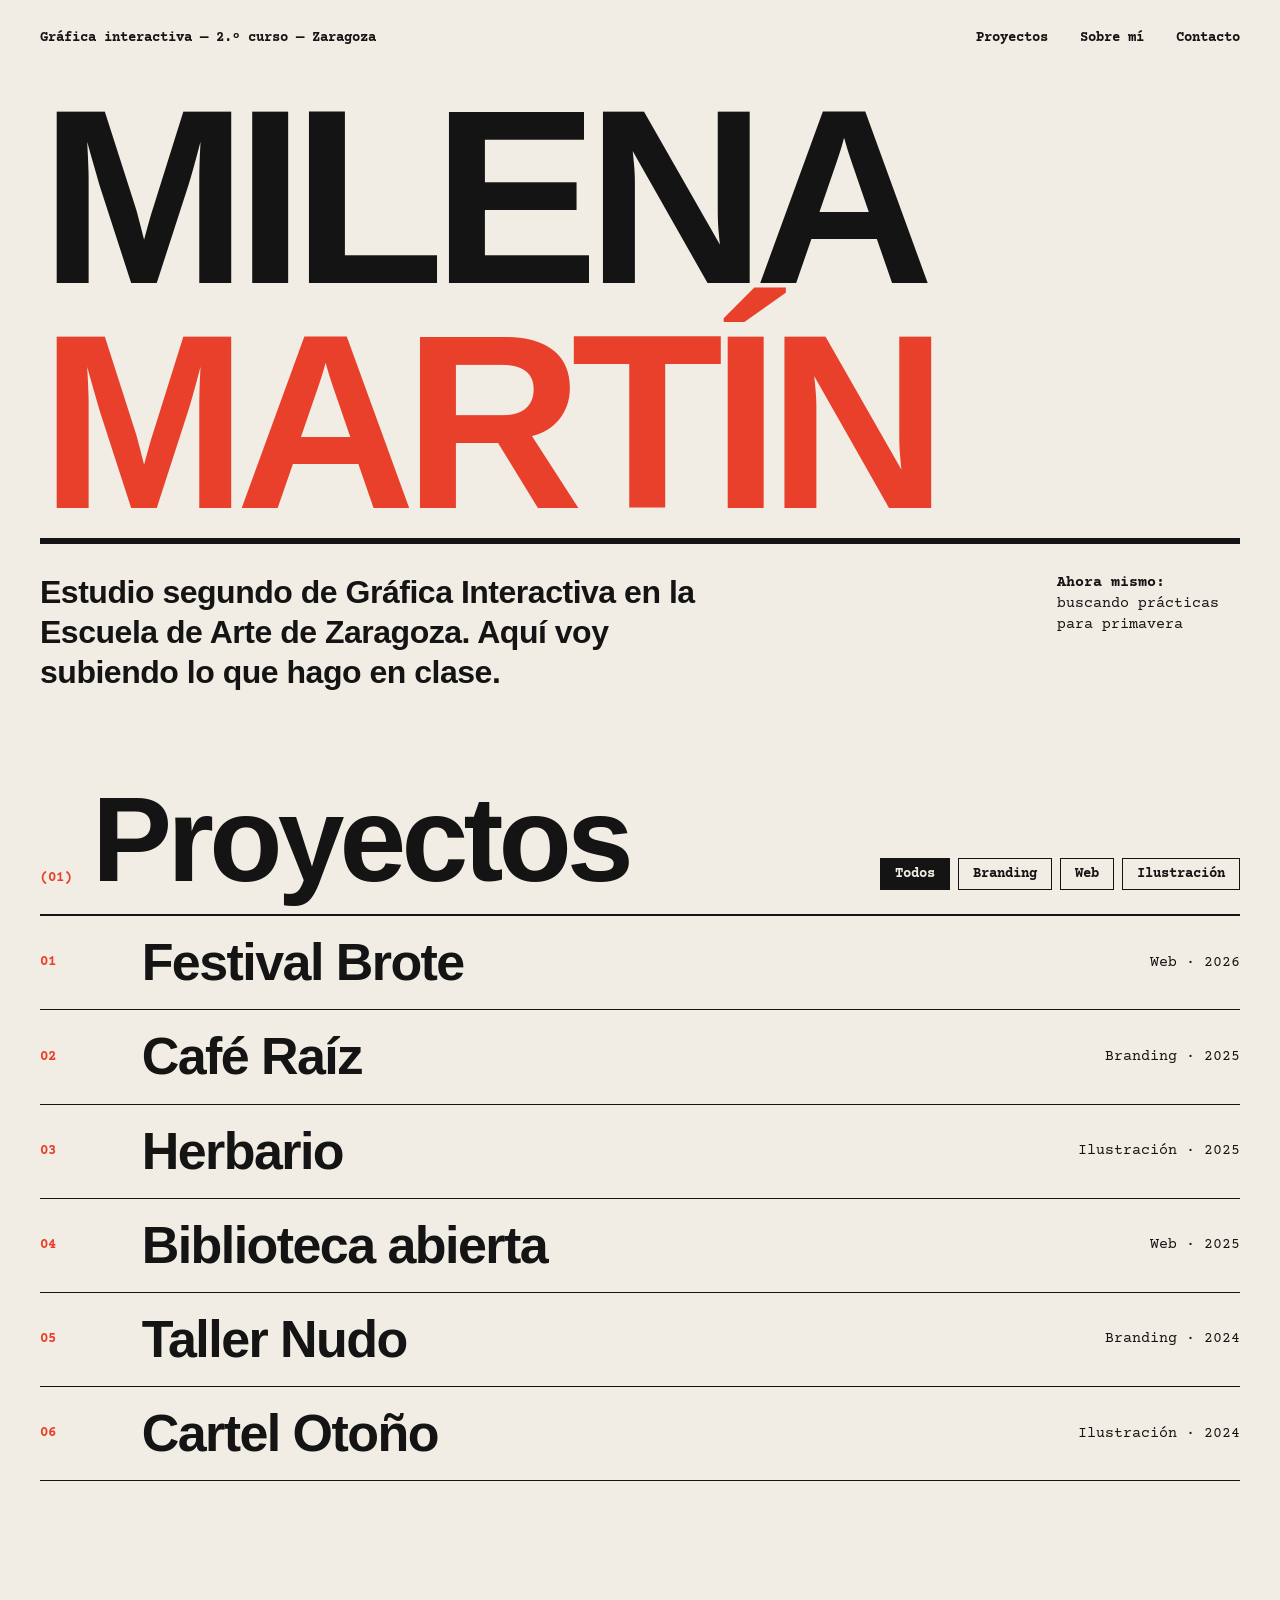
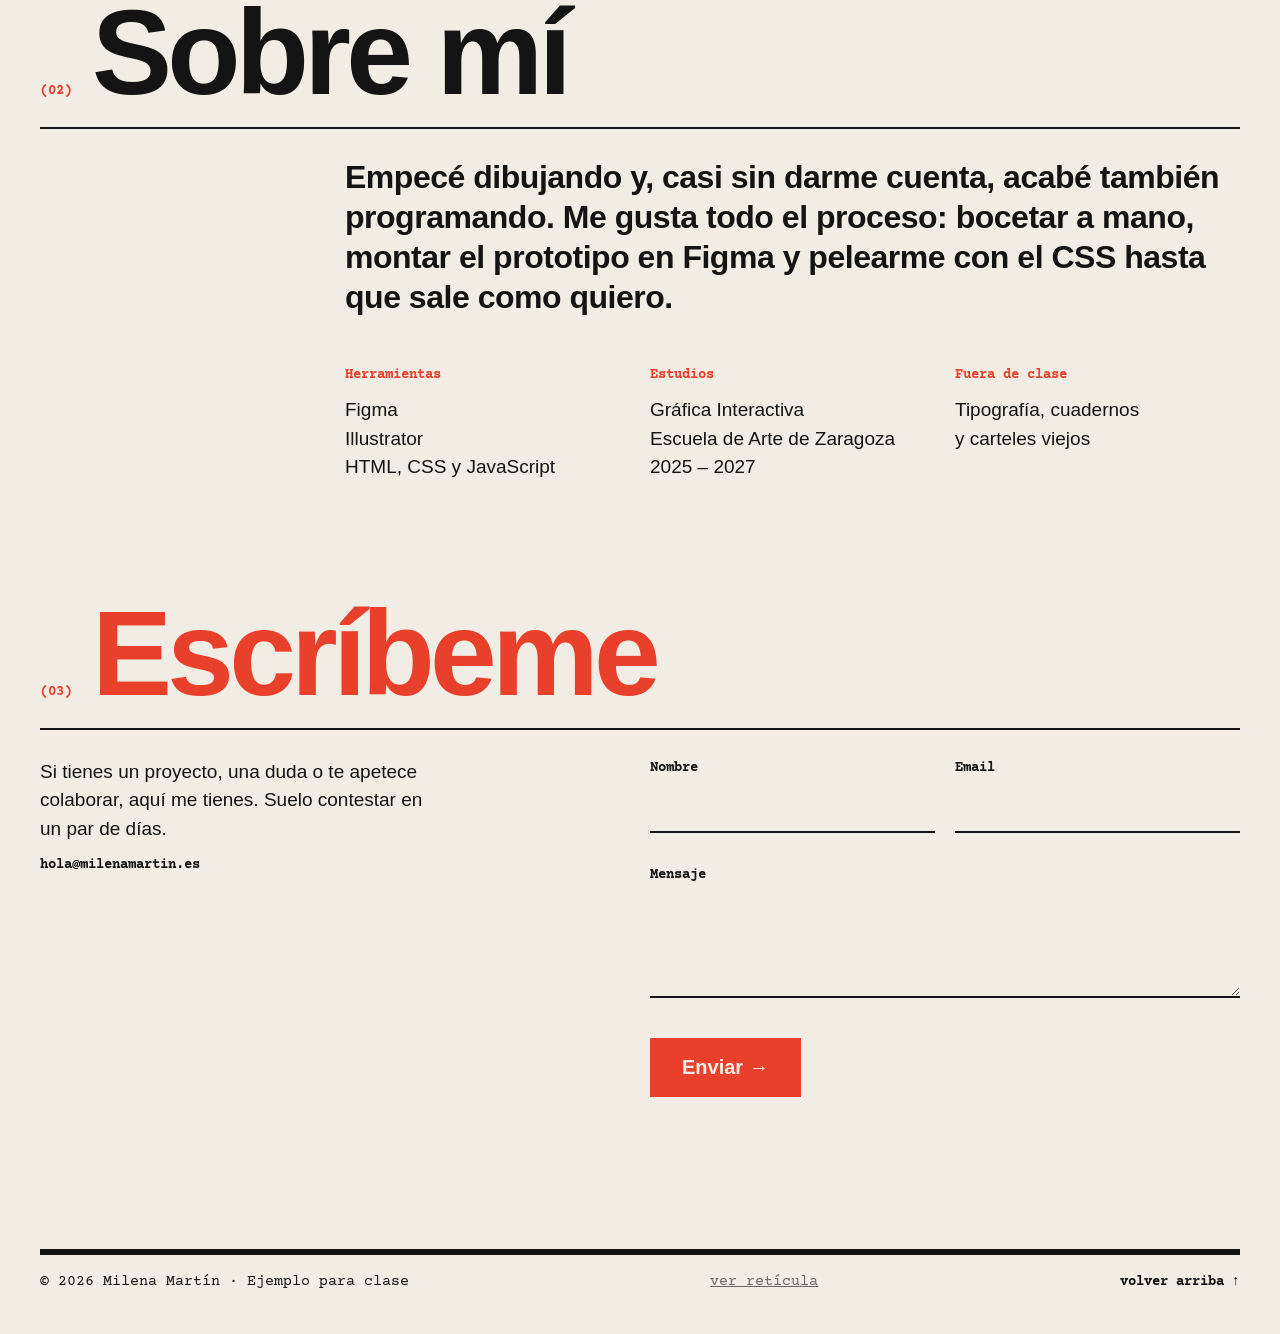
==== commit d07f57f6: "Add files via upload" ====
--- a/index.html
+++ b/index.html
@@ -3,7 +3,7 @@
 <head>
   <meta charset="UTF-8">
   <meta name="viewport" content="width=device-width, initial-scale=1.0">
-  <title>Milena Martín · Diseño gráfico y web</title>
+  <title>Milena Martín · Gráfica interactiva</title>
   <meta name="description" content="Portfolio de Milena Martín, estudiante de Gráfica Interactiva en Zaragoza.">
 
   <link rel="preconnect" href="https://fonts.googleapis.com">
@@ -31,8 +31,8 @@
 
       <div class="reticula intro">
         <p class="entradilla">
-          Diseño gráfico y web. Estoy en segundo de Gráfica Interactiva y aquí
-          voy subiendo lo que hago en clase.
+          Estudio segundo de Gráfica Interactiva en la Escuela de Arte
+          de Zaragoza. Aquí voy subiendo lo que hago en clase.
         </p>
         <p class="ahora">
           <strong>Ahora mismo:</strong><br>
